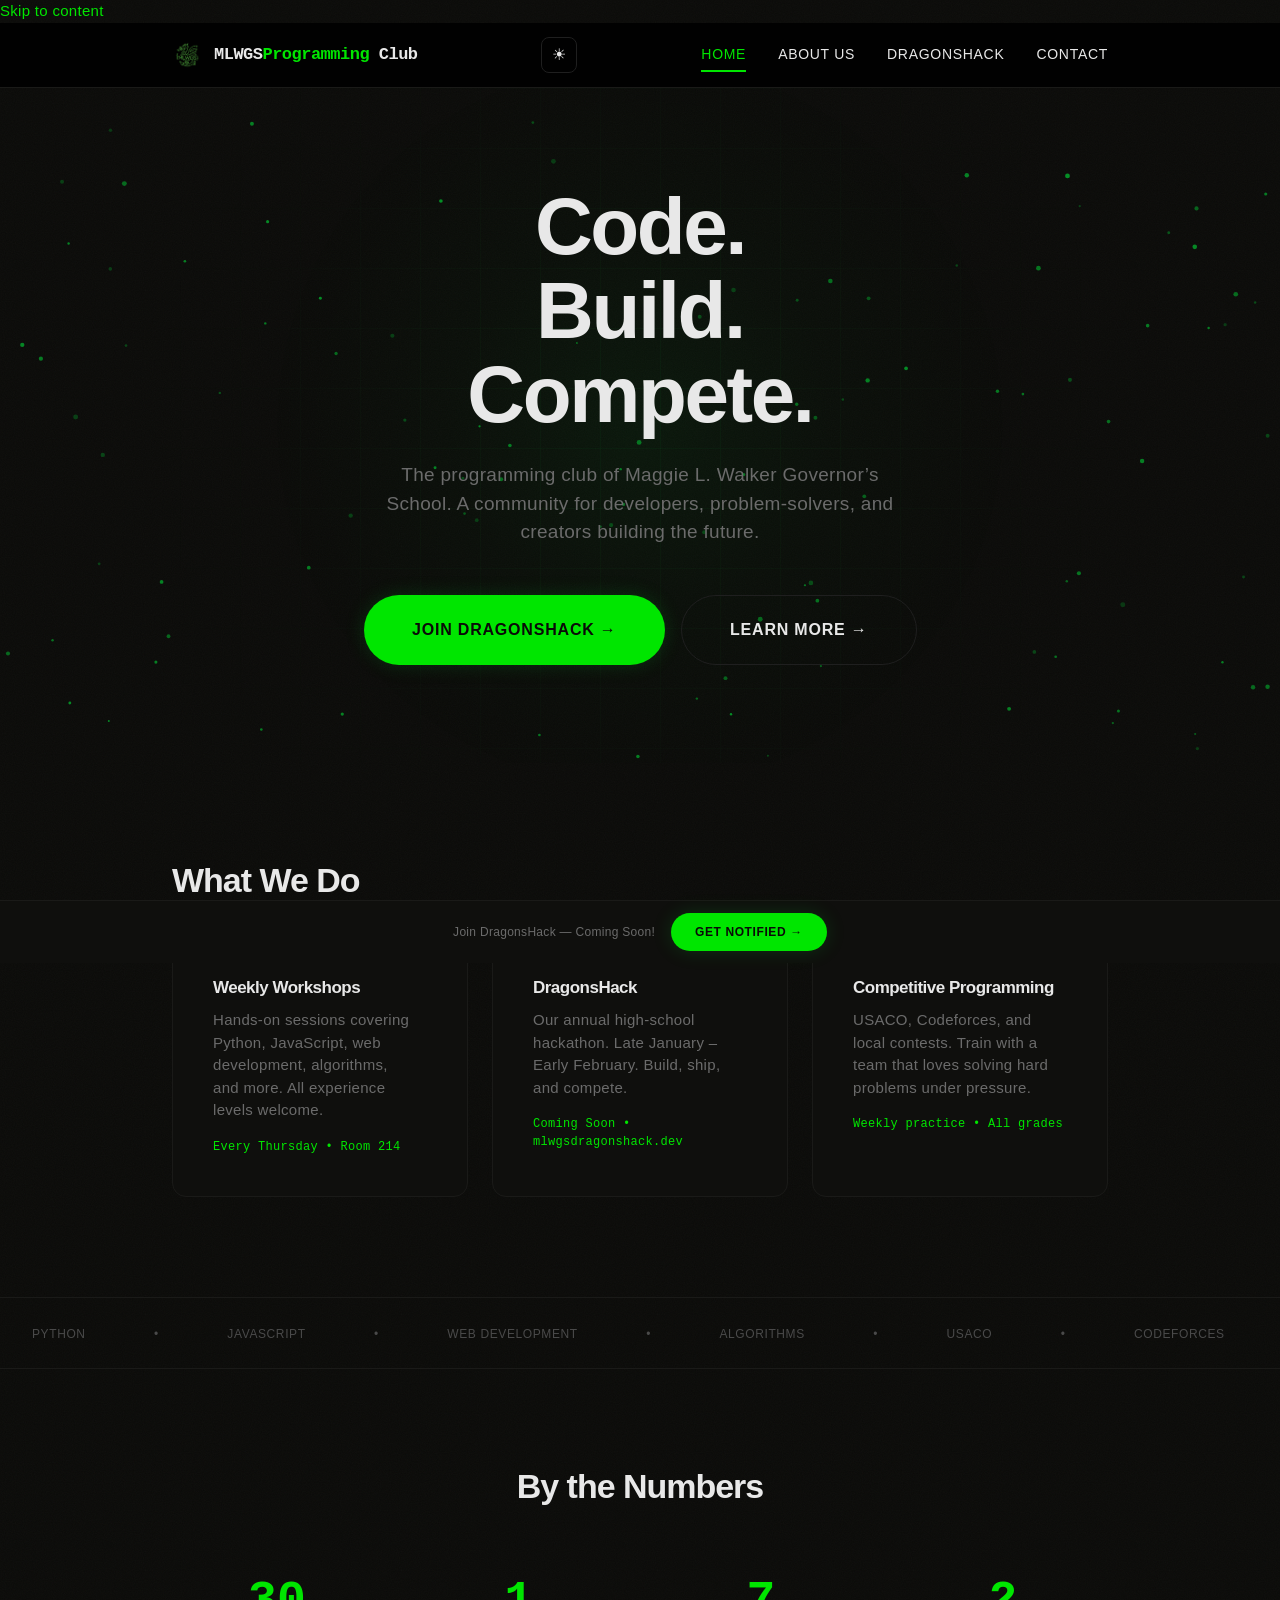
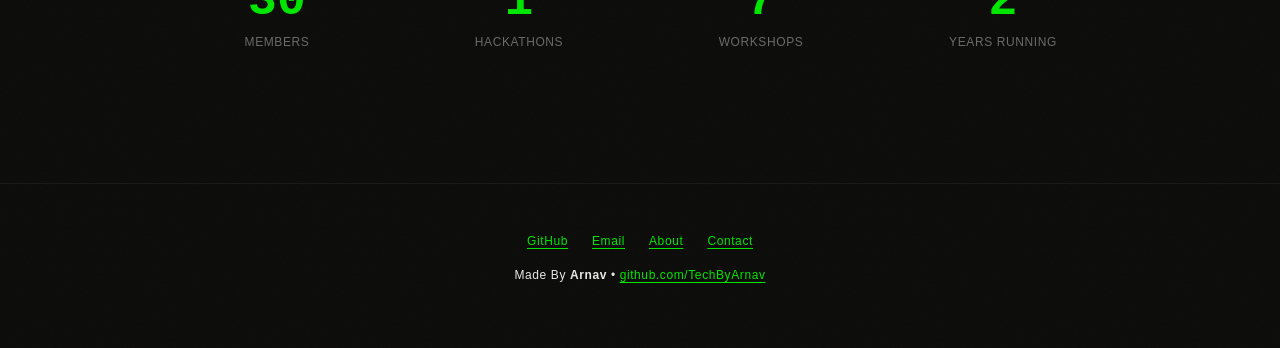
==== index.html @ b12c30e7 "Micro Animations" ====
<!DOCTYPE html>
<html lang="en">
<head>
  <meta charset="UTF-8" />
  <meta name="viewport" content="width=device-width, initial-scale=1.0" />
  <title>MLWGS Programming Club | Code. Build. Compete.</title>
  <meta name="description" content="The official programming club of Maggie L. Walker Governor's School. Learn, build, and compete at DragonsHack — our annual hackathon." />
  <meta name="theme-color" content="#000000" />
  <meta name="author" content="Arnav Shukla" />

  <!-- Open Graph -->
  <meta property="og:title" content="MLWGS Programming Club | Code. Build. Compete." />
  <meta property="og:description" content="The official programming club of Maggie L. Walker Governor's School. Learn, build, and compete at DragonsHack." />
  <meta property="og:type" content="website" />
  <meta property="og:url" content="https://techbyarnav.github.io/mlwgs-programming-club/" />
  <meta property="og:image" content="https://techbyarnav.github.io/mlwgs-programming-club/assets/logo.png" />

  <!-- Twitter Card -->
  <meta name="twitter:card" content="summary" />
  <meta name="twitter:title" content="MLWGS Programming Club | Code. Build. Compete." />
  <meta name="twitter:description" content="The official programming club of Maggie L. Walker Governor's School." />
  <meta name="twitter:image" content="https://techbyarnav.github.io/mlwgs-programming-club/assets/logo.png" />

  <!-- Favicon -->
  <link rel="icon" href="assets/logo.png" />
  <link rel="apple-touch-icon" href="assets/logo.png" />

  <!-- Preconnect -->
  <link rel="preconnect" href="https://fonts.googleapis.com" />
  <link rel="preconnect" href="https://fonts.gstatic.com" crossorigin />

  <!-- Stylesheet -->
  <link rel="stylesheet" href="css/style.css?v=12" />

  <!-- Structured Data -->
  <script type="application/ld+json">
  {
    "@context": "https://schema.org",
    "@type": "Organization",
    "name": "MLWGS Programming Club",
    "description": "The official programming club of Maggie L. Walker Governor's School",
    "url": "https://techbyarnav.github.io/mlwgs-programming-club/",
    "logo": "https://techbyarnav.github.io/mlwgs-programming-club/assets/logo.png",
    "sameAs": ["https://github.com/TechByArnav"],
    "contactPoint": {
      "@type": "ContactPoint",
      "email": "arnav.shukla2607@gmail.com",
      "contactType": "general"
    }
  }
  </script>
</head>
<body>
  <!-- Loading Screen -->
  <div class="loading-screen">
    <img src="assets/logo.png" alt="MLWGS" class="loading-logo" />
    <div class="loading-bar"></div>
  </div>

  <!-- Skip to Content -->
  <a href="#main" class="skip-link">Skip to content</a>

  <!-- Scroll Progress -->
  <div class="scroll-progress" id="scrollProgress"></div>

  <header class="header">
    <div class="nav-wrap">
      <a href="index.html" class="logo" aria-label="MLWGS Programming Club home">
        <img src="assets/logo.png" alt="MLWGS dragon logo" loading="lazy" />
        <span class="name">MLWGS<span class="green">Programming</span> Club</span>
      </a>
      <div style="display: flex; align-items: center; gap: var(--s-12);">
        <button class="theme-toggle" aria-label="Toggle light/dark mode" id="themeToggle">☀</button>
        <button class="menu-toggle" aria-label="Toggle navigation menu" aria-expanded="false">
          <span></span><span></span><span></span>
        </button>
      </div>
      <nav class="nav-links-wrapper">
        <ul class="nav-links">
          <li><a href="index.html" class="active">Home</a></li>
          <li><a href="about.html">About Us</a></li>
          <li><a href="dragonshack.html">DragonsHack</a></li>
          <li><a href="contact.html">Contact</a></li>
        </ul>
      </nav>
    </div>
  </header>

  <main id="main">
    <section class="hero">
      <div class="hero-bg">
        <div class="hero-grid"></div>
        <div class="hero-glow"></div>
        <div class="hero-particles">
          <span></span><span></span><span></span><span></span><span></span>
          <span></span><span></span><span></span><span></span><span></span>
        </div>
      </div>
      <div class="hero-content">
        <h1>Code.<br>Build.<br>Compete.</h1>
        <p>The programming club of Maggie L. Walker Governor&rsquo;s School. A community for developers, problem-solvers, and creators building the future.</p>
        <div class="hero-actions">
          <a href="dragonshack.html" class="btn btn-primary">Join DragonsHack &rarr;</a>
          <a href="about.html" class="btn btn-outline">Learn More &rarr;</a>
        </div>
      </div>
      <div class="scroll-indicator">
        <span>Scroll</span>
        <div class="arrow"></div>
      </div>
    </section>

    <section class="section">
      <div class="container">
        <h2 class="reveal" style="margin-bottom: var(--s-40);">What We Do</h2>
        <div style="display: grid; grid-template-columns: repeat(auto-fit, minmax(280px, 1fr)); gap: var(--s-24);">
          <article class="card reveal" tabindex="0">
            <h3>Weekly Workshops</h3>
            <p>Hands-on sessions covering Python, JavaScript, web development, algorithms, and more. All experience levels welcome.</p>
            <p class="meta">Every Thursday &bull; Room 214</p>
          </article>
          <article class="card reveal" tabindex="0">
            <h3>DragonsHack</h3>
            <p>Our annual high-school hackathon. Late January &ndash; Early February. Build, ship, and compete.</p>
            <p class="meta">Coming Soon &bull; mlwgsdragonshack.dev</p>
          </article>
          <article class="card reveal" tabindex="0">
            <h3>Competitive Programming</h3>
            <p>USACO, Codeforces, and local contests. Train with a team that loves solving hard problems under pressure.</p>
            <p class="meta">Weekly practice &bull; All grades</p>
          </article>
        </div>
      </div>
    </section>

    <!-- Marquee -->
    <div class="marquee">
      <div class="marquee-content">
        <span>Python</span>
        <span>•</span>
        <span>JavaScript</span>
        <span>•</span>
        <span>Web Development</span>
        <span>•</span>
        <span>Algorithms</span>
        <span>•</span>
        <span>USACO</span>
        <span>•</span>
        <span>Codeforces</span>
        <span>•</span>
        <span>Hackathons</span>
        <span>•</span>
        <span>Open Source</span>
        <span>•</span>
        <span>Python</span>
        <span>•</span>
        <span>JavaScript</span>
        <span>•</span>
        <span>Web Development</span>
        <span>•</span>
        <span>Algorithms</span>
        <span>•</span>
        <span>USACO</span>
        <span>•</span>
        <span>Codeforces</span>
        <span>•</span>
        <span>Hackathons</span>
        <span>•</span>
        <span>Open Source</span>
        <span>•</span>
      </div>
    </div>

    <!-- Stats Section -->
    <section class="section">
      <div class="container">
        <h2 class="reveal" style="margin-bottom: var(--s-40); text-align: center;">By the Numbers</h2>
        <div class="stats-grid reveal">
          <div class="stat-item">
            <div class="stat-number" data-target="50">0</div>
            <div class="stat-label">Members</div>
          </div>
          <div class="stat-item">
            <div class="stat-number" data-target="3">0</div>
            <div class="stat-label">Hackathons</div>
          </div>
          <div class="stat-item">
            <div class="stat-number" data-target="12">0</div>
            <div class="stat-label">Workshops</div>
          </div>
          <div class="stat-item">
            <div class="stat-number" data-target="4">0</div>
            <div class="stat-label">Years Running</div>
          </div>
        </div>
      </div>
    </section>
  </main>

  <footer>
    <div class="footer-content">
      <div class="footer-links">
        <a href="https://github.com/TechByArnav" target="_blank" rel="noopener noreferrer">GitHub</a>
        <a href="mailto:arnav.shukla2607@gmail.com">Email</a>
        <a href="about.html">About</a>
        <a href="contact.html">Contact</a>
      </div>
      <p>Made By <strong>Arnav</strong> &bull; <a href="https://github.com/TechByArnav" target="_blank" rel="noopener noreferrer">github.com/TechByArnav</a></p>
    </div>
  </footer>

  <!-- Sticky CTA Bar -->
  <div class="sticky-cta" id="stickyCta">
    <p>Join DragonsHack — Coming Soon!</p>
    <a href="dragonshack.html" class="btn btn-primary">Get Notified &rarr;</a>
  </div>

  <!-- Back to Top -->
  <button class="back-to-top" id="backToTop" aria-label="Back to top">&uarr;</button>

  <!-- Spotlight Cursor -->
  <div class="spotlight" id="spotlight"></div>

  <!-- Cursor Trail -->
  <div class="cursor-trail" id="cursorTrail"></div>

  <!-- Command Palette -->
  <div class="command-palette" id="commandPalette">
    <div class="command-palette-backdrop" id="commandPaletteBackdrop"></div>
    <div class="command-palette-content">
      <input type="text" class="command-palette-input" id="commandPaletteInput" placeholder="Search pages, links, actions..." autofocus />
      <div class="command-palette-results" id="commandPaletteResults"></div>
      <div class="command-palette-hint">
        <span><kbd>↑↓</kbd> Navigate</span>
        <span><kbd>Enter</kbd> Select</span>
        <span><kbd>Esc</kbd> Close</span>
      </div>
    </div>
  </div>

  <script src="js/main.js"></script>
</body>
</html>
---- css/style.css ----
/* ==========================================================================
   MLWGS Programming Club — Premium Design System (Final)
   Black canvas + refined green. All motion features. Premium feel.
   ========================================================================== */

:root {
  /* ── Surfaces ── */
  --canvas: #000000;
  --surface: #0a0a0a;
  --surface-elev: #111111;
  --border: #141414;
  --border-soft: #1f1f1f;

  /* ── Text ── */
  --text: #e8e8e8;
  --text-muted: #6b6b6b;
  --text-dim: #4a4a4a;

  /* ── Green (sole accent — refined) ── */
  --green: #00e639;
  --green-dim: #00882a;
  --green-hover: #00ff41;
  --green-glow: rgba(0, 230, 57, 0.15);

  /* ── Typography ── */
  --font-display: 'Switzer', 'TWK Lausanne', -apple-system, BlinkMacSystemFont,
    'Segoe UI', Roboto, Helvetica, Arial, sans-serif;
  --font-ui: 'Inter', -apple-system, BlinkMacSystemFont, 'Segoe UI', Roboto,
    Helvetica, Arial, sans-serif;
  --font-mono: 'Commit Mono', 'IBM Plex Mono', 'SF Mono',
    'Courier New', Courier, monospace;

  --fw-reg: 400;
  --fw-med: 500;
  --fw-bold: 700;

  /* ── Type Scale ── */
  --t-cs: 11px;
  --t-c: 12px;
  --t-b: 15px;
  --t-sm: 17px;
  --t-h: 22px;
  --t-hl: 34px;
  --t-d: clamp(56px, 8vw, 80px);

  --ls-tight: -0.03em;
  --ls-normal: 0em;
  --ls-wide: 0.05em;

  /* ── Spacing (8px base) ── */
  --s-4: 4px;
  --s-8: 8px;
  --s-12: 12px;
  --s-16: 16px;
  --s-20: 20px;
  --s-24: 24px;
  --s-32: 32px;
  --s-40: 40px;
  --s-48: 48px;
  --s-56: 56px;
  --s-64: 64px;
  --s-80: 80px;
  --s-96: 96px;
  --s-128: 128px;

  /* ── Radius ── */
  --r-sm: 8px;
  --r-md: 14px;
  --r-lg: 20px;
  --r-pill: 9999px;

  /* ── Motion ── */
  --m-fast: 200ms cubic-bezier(0.16, 1, 0.3, 1);
  --m-base: 400ms cubic-bezier(0.16, 1, 0.3, 1);
  --m-slow: 700ms cubic-bezier(0.16, 1, 0.3, 1);
  --m-spring: cubic-bezier(0.34, 1.56, 0.64, 1);

  /* ── Layout ── */
  --max-w: 1000px;
  --section-gap: 100px;
}

/* ── Light Mode ── */
body.light {
  --canvas: #f5f5f5;
  --surface: #ffffff;
  --surface-elev: #f0f0f0;
  --border: #e0e0e0;
  --border-soft: #d0d0d0;
  --text: #1a1a1a;
  --text-muted: #555555;
  --text-dim: #888888;
  --green: #00882a;
  --green-dim: #006620;
  --green-hover: #00aa33;
  --green-glow: rgba(0, 136, 42, 0.15);
}

/* ─────────────────────────────────────────────────────────────────────────
   Reset
   ───────────────────────────────────────────────────────────────────────── */
*,
*::before,
*::after {
  box-sizing: border-box;
  margin: 0;
  padding: 0;
}

html {
  scroll-behavior: smooth;
  min-height: 100dvh;
}

body {
  background: var(--canvas);
  color: var(--text);
  font-family: var(--font-ui);
  font-size: var(--t-b);
  line-height: 1.5;
  font-weight: var(--fw-reg);
  letter-spacing: 0.02em;
  -webkit-font-smoothing: antialiased;
  min-height: 100dvh;
  display: flex;
  flex-direction: column;
  transition: background-color var(--m-base), color var(--m-base);
  /* Noise texture overlay */
  background-image: url("data:image/svg+xml,%3Csvg viewBox='0 0 256 256' xmlns='http://www.w3.org/2000/svg'%3E%3Cfilter id='noise'%3E%3CfeTurbulence type='fractalNoise' baseFrequency='0.9' numOctaves='4' stitchTiles='stitch'/%3E%3C/filter%3E%3Crect width='100%25' height='100%25' filter='url(%23noise)' opacity='0.03'/%3E%3C/svg%3E");
  background-repeat: repeat;
  background-size: 256px 256px;
}

h1, h2, h3, h4 {
  font-family: var(--font-display);
  font-weight: var(--fw-bold);
  letter-spacing: var(--ls-tight);
  color: var(--text);
  line-height: 1.05;
  margin: 0 0 var(--s-16) 0;
}

h1 { font-size: var(--t-d); }
h2 { font-size: var(--t-hl); }
h3 { font-size: var(--t-h); }
h4 { font-size: var(--t-sm); }

p {
  margin: 0 0 var(--s-16) 0;
  color: var(--text);
}

a {
  color: var(--green);
  text-decoration: none;
  transition: color var(--m-fast);
}

a:hover {
  color: var(--green-hover);
}

/* ─────────────────────────────────────────────────────────────────────────
   Text Selection Styling
   ───────────────────────────────────────────────────────────────────────── */
::selection {
  background: var(--green);
  color: var(--canvas);
}

::-moz-selection {
  background: var(--green);
  color: var(--canvas);
}

/* ─────────────────────────────────────────────────────────────────────────
   Typography Enhancements
   ───────────────────────────────────────────────────────────────────────── */
h1, h2, h3, h4 {
  text-wrap: balance;
}

p {
  text-wrap: pretty;
  hanging-punctuation: first last;
}

/* Tabular nums for numbers */
.stat-number, .meta, .date-badge {
  font-variant-numeric: tabular-nums;
}

/* Optical sizing */
body {
  font-optical-sizing: auto;
}

/* ─────────────────────────────────────────────────────────────────────────
   Glow Border Animation on Cards
   ───────────────────────────────────────────────────────────────────────── */
.card-glow {
  position: relative;
  overflow: hidden;
}

.card-glow::after {
  content: '';
  position: absolute;
  inset: -1px;
  border-radius: inherit;
  background: conic-gradient(
    from 0deg,
    transparent 0%,
    var(--green) 10%,
    transparent 20%
  );
  opacity: 0;
  transition: opacity var(--m-base);
  z-index: -1;
  animation: glowRotate 3s linear infinite;
}

.card-glow:hover::after {
  opacity: 0.6;
}

@keyframes glowRotate {
  0% { transform: rotate(0deg); }
  100% { transform: rotate(360deg); }
}

/* ─────────────────────────────────────────────────────────────────────────
   Glassmorphism Card Variant
   ───────────────────────────────────────────────────────────────────────── */
.card-glass {
  background: rgba(10, 10, 10, 0.6);
  backdrop-filter: blur(12px);
  -webkit-backdrop-filter: blur(12px);
  border: 1px solid rgba(0, 230, 57, 0.1);
}

body.light .card-glass {
  background: rgba(255, 255, 255, 0.6);
  border: 1px solid rgba(0, 136, 42, 0.1);
}

/* ─────────────────────────────────────────────────────────────────────────
   Tilt Effect on Cards (3D perspective)
   ───────────────────────────────────────────────────────────────────────── */
.card-tilt {
  transform-style: preserve-3d;
  perspective: 1000px;
}

.card-tilt:hover {
  transform: translateY(-4px) rotateX(var(--tilt-x, 0deg)) rotateY(var(--tilt-y, 0deg));
}

/* ─────────────────────────────────────────────────────────────────────────
   Ripple Effect on Buttons
   ───────────────────────────────────────────────────────────────────────── */
.btn {
  position: relative;
  overflow: hidden;
}

.btn .ripple {
  position: absolute;
  border-radius: 50%;
  background: rgba(255, 255, 255, 0.3);
  transform: scale(0);
  animation: rippleAnim 600ms ease-out;
  pointer-events: none;
}

@keyframes rippleAnim {
  to {
    transform: scale(4);
    opacity: 0;
  }
}

/* ─────────────────────────────────────────────────────────────────────────
   Button Press Animation
   ───────────────────────────────────────────────────────────────────────── */
.btn:active {
  transform: scale(0.97);
}

/* ─────────────────────────────────────────────────────────────────────────
   Nav Link Hover Lift + Underline Animation
   ───────────────────────────────────────────────────────────────────────── */
.nav-links a {
  transform: translateY(0);
  transition: color var(--m-fast), transform var(--m-fast);
}

.nav-links a:hover {
  color: var(--green);
  transform: translateY(-2px);
}

.nav-links a::after {
  content: '';
  position: absolute;
  bottom: -2px;
  left: 0;
  width: 0;
  height: 2px;
  background: var(--green);
  transition: width var(--m-base) var(--m-spring);
}

.nav-links a:hover::after,
.nav-links a.active::after {
  width: 100%;
}

/* ─────────────────────────────────────────────────────────────────────────
   Focus Ring Animation
   ───────────────────────────────────────────────────────────────────────── */
*:focus-visible {
  outline: 2px solid var(--green);
  outline-offset: 2px;
  animation: focusRing 300ms var(--m-spring);
}

@keyframes focusRing {
  from { outline-offset: 8px; opacity: 0; }
  to { outline-offset: 2px; opacity: 1; }
}

/* ─────────────────────────────────────────────────────────────────────────
   Stats Section
   ───────────────────────────────────────────────────────────────────────── */
.stats-grid {
  display: grid;
  grid-template-columns: repeat(auto-fit, minmax(180px, 1fr));
  gap: var(--s-32);
  text-align: center;
}

.stat-item {
  padding: var(--s-32);
}

.stat-number {
  font-size: 48px;
  font-weight: var(--fw-bold);
  color: var(--green);
  font-family: var(--font-mono);
  line-height: 1;
  margin-bottom: var(--s-8);
}

.stat-label {
  font-size: var(--t-c);
  color: var(--text-muted);
  text-transform: uppercase;
  letter-spacing: var(--ls-wide);
}

/* ─────────────────────────────────────────────────────────────────────────
   Accordion FAQ
   ───────────────────────────────────────────────────────────────────────── */
.faq-item {
  border-bottom: 1px solid var(--border);
  padding: var(--s-24) 0;
}

.faq-question {
  display: flex;
  justify-content: space-between;
  align-items: center;
  cursor: pointer;
  font-weight: var(--fw-med);
  color: var(--text);
  font-size: var(--t-sm);
  transition: color var(--m-fast);
}

.faq-question:hover {
  color: var(--green);
}

.faq-question .icon {
  transition: transform var(--m-base) var(--m-spring);
  color: var(--green);
}

.faq-item.open .faq-question .icon {
  transform: rotate(45deg);
}

.faq-answer {
  max-height: 0;
  overflow: hidden;
  transition: max-height var(--m-base) var(--m-spring), padding var(--m-base);
  color: var(--text-muted);
  font-size: var(--t-b);
  line-height: 1.6;
}

.faq-item.open .faq-answer {
  max-height: 300px;
  padding-top: var(--s-16);
}

/* ─────────────────────────────────────────────────────────────────────────
   Infinite Marquee
   ───────────────────────────────────────────────────────────────────────── */
.marquee {
  overflow: hidden;
  white-space: nowrap;
  padding: var(--s-24) 0;
  border-top: 1px solid var(--border);
  border-bottom: 1px solid var(--border);
}

.marquee-content {
  display: inline-block;
  animation: marqueeScroll 30s linear infinite;
}

.marquee-content span {
  display: inline-block;
  padding: 0 var(--s-32);
  color: var(--text-dim);
  font-size: var(--t-c);
  text-transform: uppercase;
  letter-spacing: var(--ls-wide);
}

@keyframes marqueeScroll {
  0% { transform: translateX(0); }
  100% { transform: translateX(-50%); }
}

/* ─────────────────────────────────────────────────────────────────────────
   Loading Screen
   ───────────────────────────────────────────────────────────────────────── */
.loading-screen {
  position: fixed;
  inset: 0;
  background: var(--canvas);
  z-index: 9999;
  display: flex;
  align-items: center;
  justify-content: center;
  flex-direction: column;
  gap: var(--s-24);
  transition: opacity var(--m-slow), visibility var(--m-slow);
}

.loading-screen.hidden {
  opacity: 0;
  visibility: hidden;
}

.loading-logo {
  width: 60px;
  height: 60px;
  animation: loadingPulse 1.5s ease-in-out infinite;
}

@keyframes loadingPulse {
  0%, 100% { transform: scale(1); opacity: 0.6; }
  50% { transform: scale(1.1); opacity: 1; }
}

.loading-bar {
  width: 120px;
  height: 2px;
  background: var(--border);
  border-radius: 1px;
  overflow: hidden;
}

.loading-bar::after {
  content: '';
  display: block;
  width: 40%;
  height: 100%;
  background: var(--green);
  animation: loadingSlide 1.5s ease-in-out infinite;
}

@keyframes loadingSlide {
  0% { transform: translateX(-100%); }
  100% { transform: translateX(350%); }
}

/* ─────────────────────────────────────────────────────────────────────────
   Sticky CTA Bar
   ───────────────────────────────────────────────────────────────────────── */
.sticky-cta {
  position: fixed;
  bottom: 0;
  left: 0;
  right: 0;
  background: var(--surface);
  border-top: 1px solid var(--border);
  padding: var(--s-12) var(--s-32);
  display: flex;
  align-items: center;
  justify-content: center;
  gap: var(--s-16);
  z-index: 400;
  transform: translateY(100%);
  transition: transform var(--m-base) var(--m-spring);
  backdrop-filter: blur(20px);
  -webkit-backdrop-filter: blur(20px);
}

.sticky-cta.visible {
  transform: translateY(0);
}

.sticky-cta p {
  margin: 0;
  font-size: var(--t-c);
  color: var(--text-muted);
}

.sticky-cta .btn {
  padding: 10px 24px;
  font-size: 12px;
  min-width: auto;
}

/* ─────────────────────────────────────────────────────────────────────────
   Clip-Path Section Transitions
   ───────────────────────────────────────────────────────────────────────── */
.section-diagonal {
  clip-path: polygon(0 0, 100% 0, 100% 95%, 0 100%);
  padding-bottom: calc(var(--section-gap) + 40px);
}

/* ─────────────────────────────────────────────────────────────────────────
   Gradient Mesh Background
   ───────────────────────────────────────────────────────────────────────── */
.gradient-mesh {
  position: absolute;
  inset: 0;
  z-index: 0;
  pointer-events: none;
  overflow: hidden;
}

.gradient-mesh::before {
  content: '';
  position: absolute;
  width: 600px;
  height: 600px;
  background: radial-gradient(circle, rgba(0, 230, 57, 0.08) 0%, transparent 60%);
  top: 20%;
  left: 10%;
  animation: meshMove1 15s ease-in-out infinite;
}

.gradient-mesh::after {
  content: '';
  position: absolute;
  width: 500px;
  height: 500px;
  background: radial-gradient(circle, rgba(0, 230, 57, 0.05) 0%, transparent 60%);
  bottom: 10%;
  right: 15%;
  animation: meshMove2 20s ease-in-out infinite;
}

@keyframes meshMove1 {
  0%, 100% { transform: translate(0, 0) scale(1); }
  33% { transform: translate(100px, -50px) scale(1.1); }
  66% { transform: translate(-50px, 80px) scale(0.9); }
}

@keyframes meshMove2 {
  0%, 100% { transform: translate(0, 0) scale(1); }
  33% { transform: translate(-80px, 60px) scale(1.05); }
  66% { transform: translate(60px, -40px) scale(0.95); }
}

/* ─────────────────────────────────────────────────────────────────────────
   Hero Text Gradient
   ───────────────────────────────────────────────────────────────────────── */
.hero h1 span.gradient-text {
  background: linear-gradient(135deg, var(--text) 0%, var(--green) 100%);
  -webkit-background-clip: text;
  -webkit-text-fill-color: transparent;
  background-clip: text;
}

/* ─────────────────────────────────────────────────────────────────────────
   Dark Mode Color Temperature (warm black)
   ───────────────────────────────────────────────────────────────────────── */
body:not(.light) {
  --canvas: #0a0a08;
  --surface: #0f0f0d;
  --border: #1a1a18;
}

/* ─────────────────────────────────────────────────────────────────────────
   Responsive
   ───────────────────────────────────────────────────────────────────────── */
@media (max-width: 768px) {
  .nav-links-wrapper ul.nav-links {
    display: none;
    position: absolute;
    top: 64px;
    left: 0;
    right: 0;
    background: var(--surface);
    flex-direction: column;
    padding: var(--s-32);
    gap: var(--s-24);
    border-bottom: 1px solid var(--border);
  }

  .nav-links-wrapper ul.nav-links.open {
    display: flex;
    animation: slideDown 300ms var(--m-spring) forwards;
  }

  @keyframes slideDown {
    from { opacity: 0; transform: translateY(-10px); }
    to { opacity: 1; transform: translateY(0); }
  }

  .menu-toggle {
    display: flex;
  }

  .theme-toggle {
    width: 32px;
    height: 32px;
  }

  .contact-grid {
    grid-template-columns: 1fr;
  }

  .hero {
    min-height: 70dvh;
    padding: var(--s-64) var(--s-24);
  }

  .hero h1 {
    font-size: clamp(42px, 10vw, 56px);
  }

  .container {
    padding: 0 var(--s-24);
  }

  .nav-wrap {
    padding: 0 var(--s-24);
  }

  .coming-soon {
    padding: var(--s-96) var(--s-24);
  }

  .coming-soon h2 {
    font-size: clamp(42px, 10vw, 56px);
  }

  .btn {
    width: 100%;
    max-width: 320px;
  }

  .back-to-top {
    bottom: var(--s-16);
    right: var(--s-16);
  }

  .pillars-grid {
    grid-template-columns: repeat(2, 1fr) !important;
  }

  .stats-grid {
    grid-template-columns: repeat(2, 1fr);
  }

  .sticky-cta {
    flex-direction: column;
    gap: var(--s-8);
    text-align: center;
  }
}

@media (max-width: 480px) {
  .hero h1 {
    font-size: clamp(36px, 12vw, 42px);
  }
  .coming-soon h2 {
    font-size: clamp(36px, 12vw, 42px);
  }
  .error-code {
    font-size: 80px;
  }
  .pillars-grid {
    grid-template-columns: 1fr !important;
  }
  .stats-grid {
    grid-template-columns: 1fr;
  }
}

/* ─────────────────────────────────────────────────────────────────────────
   Print Styles
   ───────────────────────────────────────────────────────────────────────── */
@media print {
  .header, footer, .back-to-top, .scroll-progress, .hero-bg, .hero-particle-canvas,
  .spotlight, .cursor-trail, .command-palette, .sticky-cta, .loading-screen {
    display: none !important;
  }
  body {
    background: white;
    color: black;
  }
  .hero {
    min-height: auto;
    padding: 2rem 0;
  }
  .card {
    border: 1px solid #ccc;
    break-inside: avoid;
  }
}

/* ─────────────────────────────────────────────────────────────────────────
   Reduced Motion
   ───────────────────────────────────────────────────────────────────────── */
@media (prefers-reduced-motion: reduce) {
  *,
  *::before,
  *::after {
    animation-duration: 0.01ms !important;
    animation-iteration-count: 1 !important;
    transition-duration: 0.01ms !important;
    scroll-behavior: auto !important;
  }
  .hero-particle-canvas,
  .hero-particles,
  .spotlight,
  .cursor-trail {
    display: none !important;
  }
}
  position: absolute;
  top: -100%;
  left: var(--s-16);
  background: var(--green);
  color: var(--canvas);
  padding: var(--s-8) var(--s-16);
  border-radius: var(--r-sm);
  font-weight: var(--fw-bold);
  z-index: 1000;
  transition: top var(--m-fast);
}

.skip-link:focus {
  top: var(--s-8);
}

/* ─────────────────────────────────────────────────────────────────────────
   Layout
   ───────────────────────────────────────────────────────────────────────── */
.container {
  max-width: var(--max-w);
  margin: 0 auto;
  padding: 0 var(--s-32);
  width: 100%;
}

.section {
  padding: var(--section-gap) 0;
  position: relative;
}

.section + .section {
  border-top: 1px solid var(--border);
}

/* ─────────────────────────────────────────────────────────────────────────
   Header / Nav
   ───────────────────────────────────────────────────────────────────────── */
.header {
  position: sticky;
  top: 0;
  z-index: 500;
  border-bottom: 1px solid var(--border);
  background: rgba(0, 0, 0, 0.9);
  backdrop-filter: blur(20px);
  -webkit-backdrop-filter: blur(20px);
  transition: background-color var(--m-base);
}

body.light .header {
  background: rgba(245, 245, 245, 0.9);
}

.nav-wrap {
  display: flex;
  align-items: center;
  justify-content: space-between;
  height: 64px;
  max-width: var(--max-w);
  margin: 0 auto;
  padding: 0 var(--s-32);
  width: 100%;
}

.logo {
  display: flex;
  align-items: center;
  gap: var(--s-12);
  text-decoration: none;
  font-family: var(--font-mono);
  font-size: 17px;
  font-weight: var(--fw-bold);
  color: var(--text);
  letter-spacing: var(--ls-tight);
  flex-shrink: 0;
  transition: transform var(--m-fast) var(--m-spring);
}

.logo:hover {
  transform: scale(1.05);
}

.logo img {
  width: 30px;
  height: 30px;
  display: block;
  transition: transform var(--m-fast) var(--m-spring);
}

.logo:hover img {
  transform: rotate(10deg) scale(1.1);
}

.logo .name { color: var(--text); }
.logo .name span.green { color: var(--green); }

.nav-links-wrapper {
  display: flex;
  align-items: center;
  gap: var(--s-16);
}

.nav-links {
  display: flex;
  flex-direction: row;
  align-items: center;
  gap: var(--s-32);
  list-style: none;
  margin: 0;
  padding: 0;
}

.nav-links li {
  list-style: none;
  margin: 0;
  padding: 0;
}

.nav-links a {
  color: var(--text);
  font-size: 14px;
  font-weight: var(--fw-med);
  letter-spacing: var(--ls-wide);
  text-transform: uppercase;
  padding: var(--s-8) 0;
  position: relative;
  transition: color var(--m-fast);
  white-space: nowrap;
}

.nav-links a:hover {
  color: var(--green);
}

.nav-links a.active {
  color: var(--green);
}

.nav-links a.active::after {
  content: '';
  position: absolute;
  bottom: -2px;
  left: 0;
  width: 100%;
  height: 2px;
  background: var(--green);
}

.theme-toggle {
  background: none;
  border: 1px solid var(--border-soft);
  color: var(--text);
  width: 36px;
  height: 36px;
  border-radius: var(--r-sm);
  cursor: pointer;
  display: flex;
  align-items: center;
  justify-content: center;
  font-size: 16px;
  transition: all var(--m-fast);
  flex-shrink: 0;
}

.theme-toggle:hover {
  border-color: var(--green);
  color: var(--green);
  transform: rotate(20deg);
}

.menu-toggle {
  display: none;
  flex-direction: column;
  gap: 4px;
  background: none;
  border: none;
  cursor: pointer;
  padding: var(--s-8);
  z-index: 600;
}

.menu-toggle span {
  display: block;
  width: 22px;
  height: 2px;
  background: var(--text);
  border-radius: 2px;
  transition: transform var(--m-fast), opacity var(--m-fast);
}

/* ─────────────────────────────────────────────────────────────────────────
   Spotlight Cursor Effect
   ───────────────────────────────────────────────────────────────────────── */
.spotlight {
  position: fixed;
  width: 400px;
  height: 400px;
  border-radius: 50%;
  background: radial-gradient(circle, rgba(0, 230, 57, 0.06) 0%, transparent 70%);
  pointer-events: none;
  z-index: 1;
  transform: translate(-50%, -50%);
  transition: opacity var(--m-base);
  opacity: 0;
  mix-blend-mode: screen;
}

.spotlight.active {
  opacity: 1;
}

/* ─────────────────────────────────────────────────────────────────────────
   Cursor Trail
   ───────────────────────────────────────────────────────────────────────── */
.cursor-trail {
  position: fixed;
  width: 6px;
  height: 6px;
  border-radius: 50%;
  background: var(--green);
  pointer-events: none;
  z-index: 9999;
  opacity: 0;
  transition: opacity 300ms ease;
  box-shadow: 0 0 8px var(--green);
}

.cursor-trail.active {
  opacity: 0.6;
}

/* ─────────────────────────────────────────────────────────────────────────
   Command Palette
   ───────────────────────────────────────────────────────────────────────── */
.command-palette {
  position: fixed;
  inset: 0;
  z-index: 1000;
  display: flex;
  align-items: flex-start;
  justify-content: center;
  padding-top: 15vh;
  opacity: 0;
  pointer-events: none;
  transition: opacity var(--m-fast);
}

.command-palette.open {
  opacity: 1;
  pointer-events: all;
}

.command-palette-backdrop {
  position: absolute;
  inset: 0;
  background: rgba(0, 0, 0, 0.8);
  backdrop-filter: blur(8px);
  -webkit-backdrop-filter: blur(8px);
}

.command-palette-content {
  position: relative;
  width: 90%;
  max-width: 560px;
  background: var(--surface);
  border: 1px solid var(--border-soft);
  border-radius: var(--r-lg);
  overflow: hidden;
  box-shadow: 0 24px 80px rgba(0, 0, 0, 0.6);
  transform: translateY(-20px) scale(0.98);
  transition: transform var(--m-base) var(--m-spring);
}

.command-palette.open .command-palette-content {
  transform: translateY(0) scale(1);
}

.command-palette-input {
  width: 100%;
  padding: var(--s-16) var(--s-20);
  background: var(--surface-elev);
  border: none;
  border-bottom: 1px solid var(--border);
  color: var(--text);
  font-family: var(--font-ui);
  font-size: 16px;
  outline: none;
}

.command-palette-input::placeholder {
  color: var(--text-dim);
}

.command-palette-results {
  max-height: 320px;
  overflow-y: auto;
  padding: var(--s-8) 0;
}

.command-palette-item {
  display: flex;
  align-items: center;
  gap: var(--s-12);
  padding: var(--s-12) var(--s-20);
  cursor: pointer;
  transition: background var(--m-fast);
  color: var(--text);
  font-size: 14px;
}

.command-palette-item:hover,
.command-palette-item.selected {
  background: var(--surface-elev);
  color: var(--green);
}

.command-palette-item .icon {
  font-size: 16px;
  width: 24px;
  text-align: center;
}

.command-palette-hint {
  padding: var(--s-8) var(--s-20);
  border-top: 1px solid var(--border);
  font-size: 11px;
  color: var(--text-dim);
  display: flex;
  gap: var(--s-16);
}

.command-palette-hint kbd {
  background: var(--surface-elev);
  border: 1px solid var(--border-soft);
  border-radius: 4px;
  padding: 2px 6px;
  font-family: var(--font-mono);
  font-size: 10px;
}

/* ─────────────────────────────────────────────────────────────────────────
   Hero
   ───────────────────────────────────────────────────────────────────────── */
.hero {
  min-height: 75dvh;
  display: flex;
  align-items: center;
  justify-content: center;
  text-align: center;
  padding: var(--s-96) var(--s-32);
  position: relative;
  overflow: visible;
}

.hero-bg {
  position: absolute;
  inset: 0;
  z-index: 0;
  pointer-events: none;
  overflow: hidden;
}

.hero-glow {
  position: absolute;
  top: 50%;
  left: 50%;
  width: 900px;
  height: 900px;
  background: radial-gradient(circle, rgba(0, 230, 57, 0.06) 0%, rgba(0, 230, 57, 0.02) 30%, transparent 60%);
  transform: translate(-50%, -50%);
  animation: glowPulse 4s ease-in-out infinite;
  mix-blend-mode: screen;
}

@keyframes glowPulse {
  0%, 100% { opacity: 0.6; transform: translate(-50%, -50%) scale(1); }
  50% { opacity: 1; transform: translate(-50%, -50%) scale(1.15); }
}

.hero-grid {
  position: absolute;
  inset: 0;
  background-image: 
    linear-gradient(rgba(0, 230, 57, 0.04) 1px, transparent 1px),
    linear-gradient(90deg, rgba(0, 230, 57, 0.04) 1px, transparent 1px);
  background-size: 60px 60px;
  mask-image: radial-gradient(circle at center, black 0%, transparent 70%);
  -webkit-mask-image: radial-gradient(circle at center, black 0%, transparent 70%);
  animation: gridShift 20s linear infinite;
}

@keyframes gridShift {
  0% { background-position: 0 0; }
  100% { background-position: 60px 60px; }
}

.hero-particles {
  position: absolute;
  inset: 0;
  z-index: 0;
  pointer-events: none;
}

.hero-particles span {
  position: absolute;
  width: 2px;
  height: 2px;
  background: var(--green);
  border-radius: 50%;
  opacity: 0;
  animation: particleFloat 6s ease-in-out infinite;
  box-shadow: 0 0 6px var(--green);
}

.hero-particles span:nth-child(1) { left: 10%; top: 20%; animation-delay: 0s; animation-duration: 5s; }
.hero-particles span:nth-child(2) { left: 25%; top: 60%; animation-delay: 1s; animation-duration: 7s; }
.hero-particles span:nth-child(3) { left: 40%; top: 30%; animation-delay: 2s; animation-duration: 6s; }
.hero-particles span:nth-child(4) { left: 55%; top: 70%; animation-delay: 0.5s; animation-duration: 8s; }
.hero-particles span:nth-child(5) { left: 70%; top: 15%; animation-delay: 1.5s; animation-duration: 5.5s; }
.hero-particles span:nth-child(6) { left: 80%; top: 50%; animation-delay: 3s; animation-duration: 6.5s; }
.hero-particles span:nth-child(7) { left: 15%; top: 80%; animation-delay: 2.5s; animation-duration: 7.5s; }
.hero-particles span:nth-child(8) { left: 60%; top: 40%; animation-delay: 0.8s; animation-duration: 5.8s; }
.hero-particles span:nth-child(9) { left: 90%; top: 25%; animation-delay: 3.5s; animation-duration: 6.2s; }
.hero-particles span:nth-child(10) { left: 35%; top: 85%; animation-delay: 1.2s; animation-duration: 7.2s; }

@keyframes particleFloat {
  0% { opacity: 0; transform: translateY(0) scale(0); }
  20% { opacity: 0.8; transform: translateY(-20px) scale(1); }
  80% { opacity: 0.4; transform: translateY(-80px) scale(0.8); }
  100% { opacity: 0; transform: translateY(-100px) scale(0); }
}

.hero-particle-canvas {
  position: absolute;
  inset: 0;
  width: 100%;
  height: 100%;
  pointer-events: none;
  z-index: 0;
}

.hero-content {
  position: relative;
  max-width: 700px;
  z-index: 1;
  opacity: 0;
  animation: heroFade var(--m-slow) forwards;
}

.hero h1 {
  font-size: var(--t-d);
  font-weight: var(--fw-bold);
  margin-bottom: var(--s-24);
  letter-spacing: var(--ls-tight);
  animation: heroText 1000ms var(--m-spring) forwards;
  opacity: 0;
  transform: translateY(24px);
}

.hero p {
  font-size: 19px;
  color: var(--text-muted);
  margin-bottom: var(--s-48);
  max-width: 520px;
  margin-left: auto;
  margin-right: auto;
  animation: heroText 1000ms var(--m-spring) 200ms forwards;
  opacity: 0;
  transform: translateY(24px);
}

.hero-actions {
  display: flex;
  gap: var(--s-16);
  justify-content: center;
  flex-wrap: wrap;
  animation: heroText 1000ms var(--m-spring) 400ms forwards;
  opacity: 0;
  transform: translateY(24px);
}

@keyframes heroFade {
  to { opacity: 1; }
}

@keyframes heroText {
  to {
    opacity: 1;
    transform: translateY(0);
  }
}

.scroll-indicator {
  position: absolute;
  bottom: var(--s-32);
  left: 50%;
  transform: translateX(-50%);
  display: flex;
  flex-direction: column;
  align-items: center;
  gap: var(--s-8);
  color: var(--text-dim);
  font-size: var(--t-cs);
  letter-spacing: var(--ls-wide);
  text-transform: uppercase;
  animation: fadeIn 1s var(--m-slow) 1s forwards;
  opacity: 0;
  z-index: 1;
}

.scroll-indicator .arrow {
  width: 1px;
  height: 24px;
  background: var(--green);
  position: relative;
  animation: scrollBounce 2s ease-in-out infinite;
}

.scroll-indicator .arrow::after {
  content: '';
  position: absolute;
  bottom: 0;
  left: -3px;
  width: 7px;
  height: 7px;
  border-right: 1px solid var(--green);
  border-bottom: 1px solid var(--green);
  transform: rotate(45deg);
}

@keyframes scrollBounce {
  0%, 100% { transform: scaleY(1); opacity: 0.4; }
  50% { transform: scaleY(1.3); opacity: 1; }
}

@keyframes fadeIn {
  to { opacity: 1; }
}

/* ─────────────────────────────────────────────────────────────────────────
   Buttons — LARGE with magnetic effect
   ───────────────────────────────────────────────────────────────────────── */
.btn {
  display: inline-flex;
  align-items: center;
  justify-content: center;
  gap: var(--s-8);
  padding: 22px 48px;
  border-radius: var(--r-pill);
  font-family: var(--font-ui);
  font-size: 16px;
  font-weight: var(--fw-bold);
  letter-spacing: var(--ls-wide);
  text-transform: uppercase;
  text-decoration: none;
  cursor: pointer;
  border: none;
  transition: all var(--m-fast) var(--m-spring);
  white-space: nowrap;
  min-width: 180px;
  will-change: transform;
}

.btn-primary {
  background: var(--green);
  color: var(--canvas);
  box-shadow: 0 0 20px var(--green-glow);
}

.btn-primary:hover {
  background: var(--green-hover);
  color: var(--canvas);
  transform: translateY(-3px);
  box-shadow: 0 0 30px var(--green-glow);
}

.btn-primary:active {
  transform: translateY(0);
}

.btn-outline {
  background: transparent;
  color: var(--text);
  border: 1px solid var(--border-soft);
}

.btn-outline:hover {
  background: var(--surface-elev);
  border-color: var(--text);
  color: var(--text);
  transform: translateY(-3px);
}

/* ─────────────────────────────────────────────────────────────────────────
   Cards
   ───────────────────────────────────────────────────────────────────────── */
.card {
  background: var(--surface);
  border: 1px solid var(--border);
  border-radius: var(--r-md);
  padding: var(--s-40);
  transition: all var(--m-base) var(--m-spring);
  position: relative;
  overflow: hidden;
}

.card::before {
  content: '';
  position: absolute;
  top: 0;
  left: 0;
  right: 0;
  height: 1px;
  background: linear-gradient(90deg, transparent, var(--green-dim), transparent);
  opacity: 0;
  transition: opacity var(--m-base);
}

.card:hover {
  border-color: var(--green-dim);
  transform: translateY(-4px);
  box-shadow: 0 16px 40px rgba(0, 0, 0, 0.5);
}

.card:hover::before {
  opacity: 1;
}

.card:focus-visible {
  outline: 2px solid var(--green);
  outline-offset: 2px;
}

.card h3 {
  font-size: var(--t-sm);
  margin-bottom: var(--s-12);
  color: var(--text);
}

.card p {
  color: var(--text-muted);
  font-size: var(--t-b);
  margin-bottom: var(--s-16);
}

.card .meta {
  font-family: var(--font-mono);
  font-size: var(--t-c);
  color: var(--green);
  margin-bottom: 0;
}

/* ─────────────────────────────────────────────────────────────────────────
   Coming Soon (DragonsHack)
   ───────────────────────────────────────────────────────────────────────── */
.coming-soon {
  text-align: center;
  padding: var(--s-128) var(--s-32);
  position: relative;
}

.coming-soon::before {
  content: '';
  position: absolute;
  top: 50%;
  left: 50%;
  width: 600px;
  height: 600px;
  background: radial-gradient(circle, rgba(0, 230, 57, 0.05) 0%, transparent 60%);
  transform: translate(-50%, -50%);
  pointer-events: none;
}

.coming-soon h2 {
  font-size: var(--t-d);
  font-weight: var(--fw-bold);
  color: var(--green);
  margin-bottom: var(--s-24);
  letter-spacing: var(--ls-tight);
  opacity: 0;
  animation: csFade 1000ms var(--m-spring) forwards;
  transform: translateY(20px);
  position: relative;
  z-index: 1;
}

.coming-soon p {
  font-size: 20px;
  color: var(--text-muted);
  max-width: 560px;
  margin: 0 auto var(--s-56) auto;
  opacity: 0;
  animation: csFade 1000ms var(--m-spring) 200ms forwards;
  transform: translateY(20px);
  position: relative;
  z-index: 1;
}

.date-badge {
  display: inline-flex;
  align-items: center;
  gap: var(--s-12);
  padding: 16px 40px;
  background: var(--surface);
  border: 1px solid var(--green-dim);
  border-radius: var(--r-lg);
  font-family: var(--font-mono);
  font-size: 17px;
  color: var(--green);
  opacity: 0;
  animation: csFade 1000ms var(--m-spring) 400ms forwards;
  transform: translateY(20px);
  position: relative;
  z-index: 1;
}

@keyframes csFade {
  to {
    opacity: 1;
    transform: translateY(0);
  }
}

/* ─────────────────────────────────────────────────────────────────────────
   Contact Form
   ───────────────────────────────────────────────────────────────────────── */
.contact-grid {
  display: grid;
  grid-template-columns: 1fr 1fr;
  gap: var(--s-64);
  align-items: start;
}

.form-group {
  margin-bottom: var(--s-24);
}

.form-group label {
  display: block;
  margin-bottom: var(--s-10);
  font-size: var(--t-cs);
  font-weight: var(--fw-med);
  color: var(--text-dim);
  letter-spacing: var(--ls-wide);
  text-transform: uppercase;
  font-family: var(--font-ui);
}

.form-group input,
.form-group textarea {
  width: 100%;
  padding: 14px 18px;
  background: var(--surface);
  border: 1px solid var(--border);
  border-radius: var(--r-md);
  color: var(--text);
  font-family: var(--font-ui);
  font-size: var(--t-b);
  transition: all var(--m-fast);
}

.form-group input:focus,
.form-group textarea:focus {
  outline: none;
  border-color: var(--green-dim);
  box-shadow: 0 0 0 3px rgba(0, 230, 57, 0.1);
}

.form-group input:valid:not(:placeholder-shown) {
  border-color: var(--green-dim);
}

.form-group input:invalid:not(:placeholder-shown) {
  border-color: #ff4444;
}

.form-group textarea {
  min-height: 150px;
  resize: vertical;
}

.contact-info h3 {
  color: var(--green);
  margin-bottom: var(--s-20);
  font-size: var(--t-sm);
}

.contact-info-card {
  background: var(--surface);
  border: 1px solid var(--border);
  border-radius: var(--r-md);
  padding: var(--s-20);
  margin-bottom: var(--s-16);
  transition: all var(--m-base) var(--m-spring);
  display: flex;
  align-items: center;
}

.contact-info-card:hover {
  border-color: var(--green-dim);
  transform: translateX(4px);
}

.contact-info-card .icon {
  display: inline-flex;
  align-items: center;
  justify-content: center;
  width: 36px;
  height: 36px;
  background: var(--surface-elev);
  border-radius: var(--r-sm);
  margin-right: var(--s-12);
  color: var(--green);
  font-size: 18px;
  flex-shrink: 0;
}

.contact-info-card p {
  color: var(--text-muted);
  margin-bottom: 0;
  font-size: var(--t-b);
}

.contact-info-card strong {
  color: var(--text);
}

/* ─────────────────────────────────────────────────────────────────────────
   Footer
   ───────────────────────────────────────────────────────────────────────── */
footer {
  margin-top: auto;
  padding: var(--s-48) 0;
  border-top: 1px solid var(--border);
  text-align: center;
  font-size: var(--t-c);
  color: var(--text-dim);
  letter-spacing: var(--ls-wide);
}

.footer-content {
  max-width: var(--max-w);
  margin: 0 auto;
  padding: 0 var(--s-32);
  width: 100%;
}

.footer-links {
  display: flex;
  justify-content: center;
  gap: var(--s-24);
  margin-bottom: var(--s-16);
  flex-wrap: wrap;
}

.footer-links a {
  color: var(--text-muted);
  font-size: var(--t-c);
  transition: color var(--m-fast);
}

.footer-links a:hover {
  color: var(--green);
}

.footer-content a {
  color: var(--green);
  text-decoration: underline;
  text-decoration-thickness: 1px;
  text-underline-offset: 3px;
}

.footer-content a:hover {
  color: var(--text);
}

/* ─────────────────────────────────────────────────────────────────────────
   Back to Top Button
   ───────────────────────────────────────────────────────────────────────── */
.back-to-top {
  position: fixed;
  bottom: var(--s-32);
  right: var(--s-32);
  width: 44px;
  height: 44px;
  background: var(--surface);
  border: 1px solid var(--border-soft);
  border-radius: var(--r-md);
  color: var(--green);
  font-size: 20px;
  cursor: pointer;
  display: flex;
  align-items: center;
  justify-content: center;
  opacity: 0;
  transform: translateY(20px);
  transition: all var(--m-base) var(--m-spring);
  z-index: 400;
}

.back-to-top.visible {
  opacity: 1;
  transform: translateY(0);
}

.back-to-top:hover {
  border-color: var(--green);
  transform: translateY(-2px);
}

/* ─────────────────────────────────────────────────────────────────────────
   Scroll Progress Bar
   ───────────────────────────────────────────────────────────────────────── */
.scroll-progress {
  position: fixed;
  top: 0;
  left: 0;
  height: 2px;
  background: var(--green);
  z-index: 600;
  transition: width 100ms linear;
  box-shadow: 0 0 8px var(--green-glow);
}

/* ─────────────────────────────────────────────────────────────────────────
   Reveal on scroll
   ───────────────────────────────────────────────────────────────────────── */
.reveal {
  opacity: 1;
  transform: translateY(0);
  transition: all var(--m-base) var(--m-spring);
}

/* ─────────────────────────────────────────────────────────────────────────
   404 Page
   ───────────────────────────────────────────────────────────────────────── */
.error-page {
  min-height: 80dvh;
  display: flex;
  flex-direction: column;
  align-items: center;
  justify-content: center;
  text-align: center;
  padding: var(--s-64) var(--s-32);
}

.error-code {
  font-size: 120px;
  font-weight: var(--fw-bold);
  color: var(--green);
  line-height: 1;
  margin-bottom: var(--s-24);
  font-family: var(--font-mono);
}

/* ─────────────────────────────────────────────────────────────────────────
   Responsive
   ───────────────────────────────────────────────────────────────────────── */
@media (max-width: 768px) {
  .nav-links-wrapper ul.nav-links {
    display: none;
    position: absolute;
    top: 64px;
    left: 0;
    right: 0;
    background: var(--surface);
    flex-direction: column;
    padding: var(--s-32);
    gap: var(--s-24);
    border-bottom: 1px solid var(--border);
  }

  .nav-links-wrapper ul.nav-links.open {
    display: flex;
    animation: slideDown 300ms var(--m-spring) forwards;
  }

  @keyframes slideDown {
    from { opacity: 0; transform: translateY(-10px); }
    to { opacity: 1; transform: translateY(0); }
  }

  .menu-toggle {
    display: flex;
  }

  .theme-toggle {
    width: 32px;
    height: 32px;
  }

  .contact-grid {
    grid-template-columns: 1fr;
  }

  .hero {
    min-height: 70dvh;
    padding: var(--s-64) var(--s-24);
  }

  .hero h1 {
    font-size: clamp(42px, 10vw, 56px);
  }

  .container {
    padding: 0 var(--s-24);
  }

  .nav-wrap {
    padding: 0 var(--s-24);
  }

  .coming-soon {
    padding: var(--s-96) var(--s-24);
  }

  .coming-soon h2 {
    font-size: clamp(42px, 10vw, 56px);
  }

  .btn {
    width: 100%;
    max-width: 320px;
  }

  .back-to-top {
    bottom: var(--s-16);
    right: var(--s-16);
  }

  /* Walker Way pillars: 2 columns on tablet */
  .pillars-grid {
    grid-template-columns: repeat(2, 1fr) !important;
  }
}

@media (max-width: 480px) {
  .hero h1 {
    font-size: clamp(36px, 12vw, 42px);
  }
  .coming-soon h2 {
    font-size: clamp(36px, 12vw, 42px);
  }
  .error-code {
    font-size: 80px;
  }
  /* Walker Way pillars: 1 column on phone */
  .pillars-grid {
    grid-template-columns: 1fr !important;
  }
}

/* ─────────────────────────────────────────────────────────────────────────
   Print Styles
   ───────────────────────────────────────────────────────────────────────── */
@media print {
  .header, footer, .back-to-top, .scroll-progress, .hero-bg, .hero-particle-canvas,
  .spotlight, .cursor-trail, .command-palette {
    display: none !important;
  }
  body {
    background: white;
    color: black;
  }
  .hero {
    min-height: auto;
    padding: 2rem 0;
  }
  .card {
    border: 1px solid #ccc;
    break-inside: avoid;
  }
}

/* ─────────────────────────────────────────────────────────────────────────
   Reduced Motion
   ───────────────────────────────────────────────────────────────────────── */
@media (prefers-reduced-motion: reduce) {
  *,
  *::before,
  *::after {
    animation-duration: 0.01ms !important;
    animation-iteration-count: 1 !important;
    transition-duration: 0.01ms !important;
    scroll-behavior: auto !important;
  }
  .hero-particle-canvas,
  .hero-particles,
  .spotlight,
  .cursor-trail {
    display: none !important;
  }
}
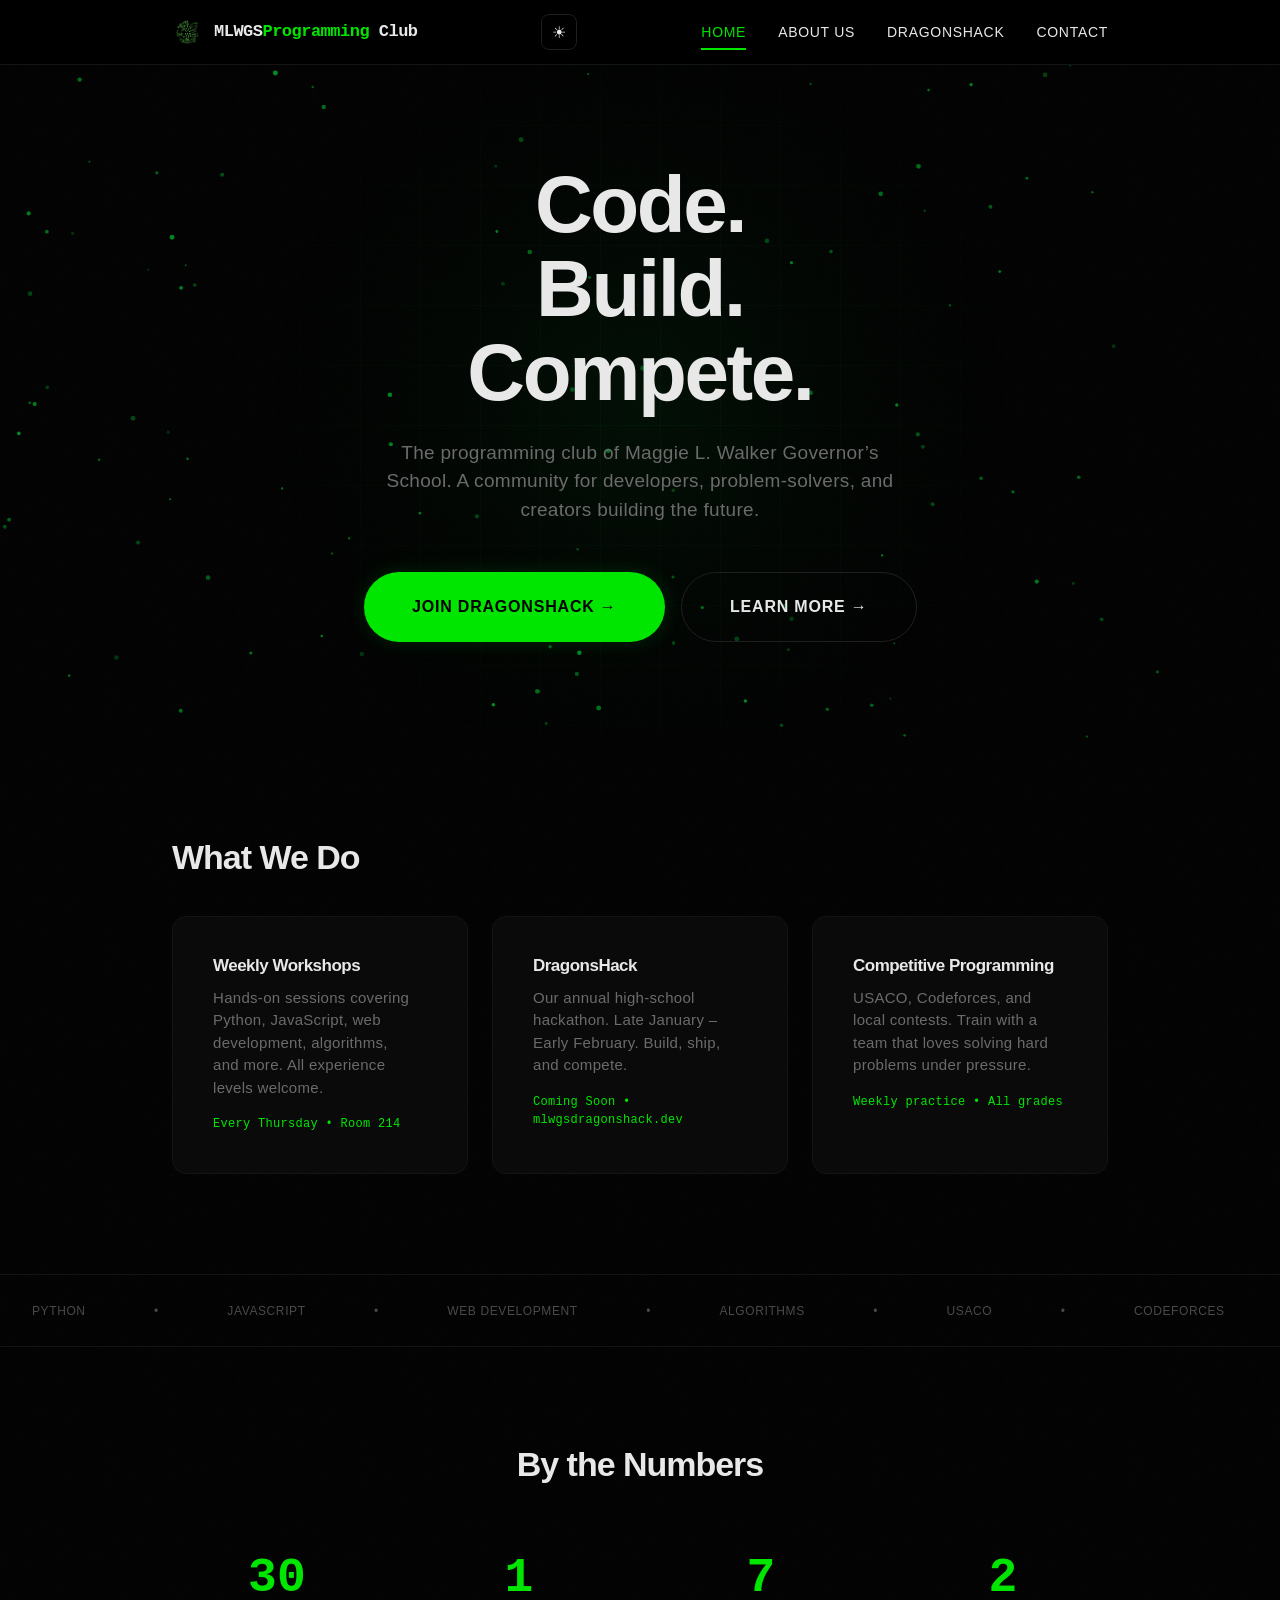
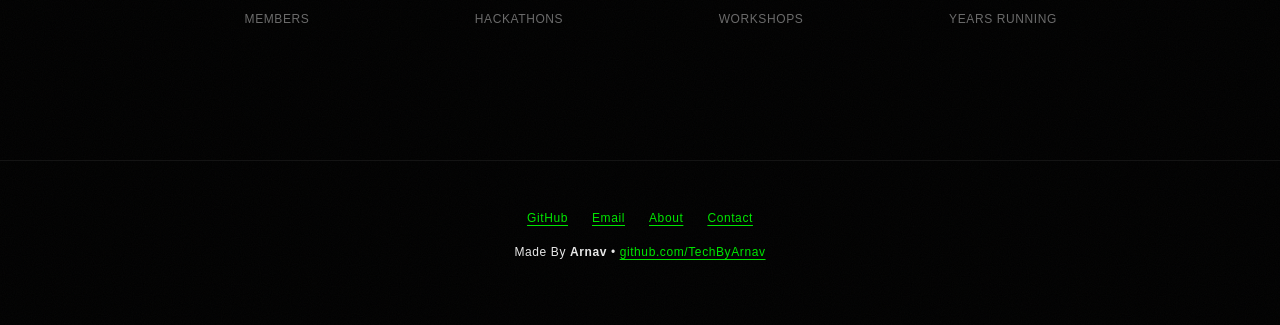
==== commit 4d647a3e: ""Aklash" → "Akash"" ====
--- a/index.html
+++ b/index.html
@@ -30,7 +30,7 @@
   <link rel="preconnect" href="https://fonts.gstatic.com" crossorigin />
 
   <!-- Stylesheet -->
-  <link rel="stylesheet" href="css/style.css?v=12" />
+  <link rel="stylesheet" href="css/style.css?v=13" />
 
   <!-- Structured Data -->
   <script type="application/ld+json">
@@ -57,9 +57,6 @@
     <div class="loading-bar"></div>
   </div>
 
-  <!-- Skip to Content -->
-  <a href="#main" class="skip-link">Skip to content</a>
-
   <!-- Scroll Progress -->
   <div class="scroll-progress" id="scrollProgress"></div>
 
@@ -209,12 +206,6 @@
     </div>
   </footer>
 
-  <!-- Sticky CTA Bar -->
-  <div class="sticky-cta" id="stickyCta">
-    <p>Join DragonsHack — Coming Soon!</p>
-    <a href="dragonshack.html" class="btn btn-primary">Get Notified &rarr;</a>
-  </div>
-
   <!-- Back to Top -->
   <button class="back-to-top" id="backToTop" aria-label="Back to top">&uarr;</button>
 
--- a/css/style.css
+++ b/css/style.css
@@ -595,9 +595,9 @@
    Dark Mode Color Temperature (warm black)
    ───────────────────────────────────────────────────────────────────────── */
 body:not(.light) {
-  --canvas: #0a0a08;
-  --surface: #0f0f0d;
-  --border: #1a1a18;
+  --canvas: #000000;
+  --surface: #0a0a0a;
+  --border: #141414;
 }
 
 /* ─────────────────────────────────────────────────────────────────────────
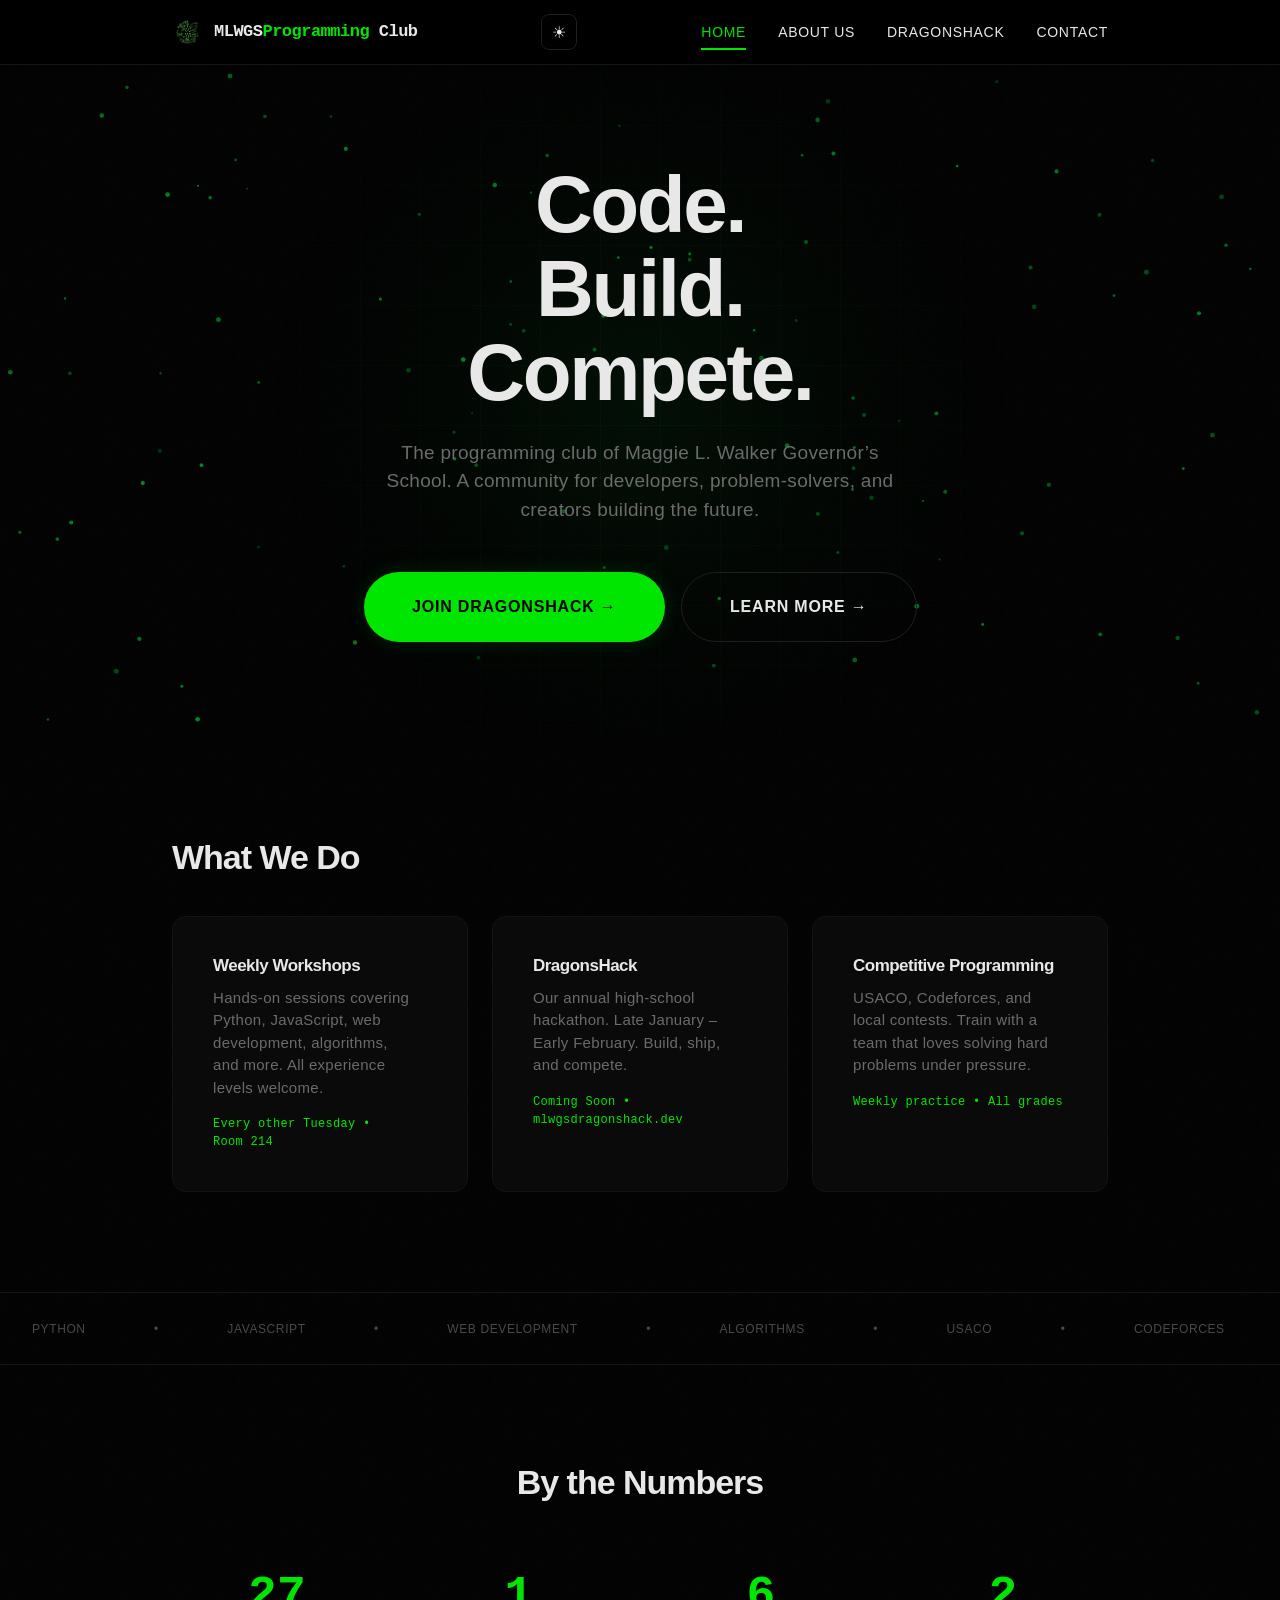
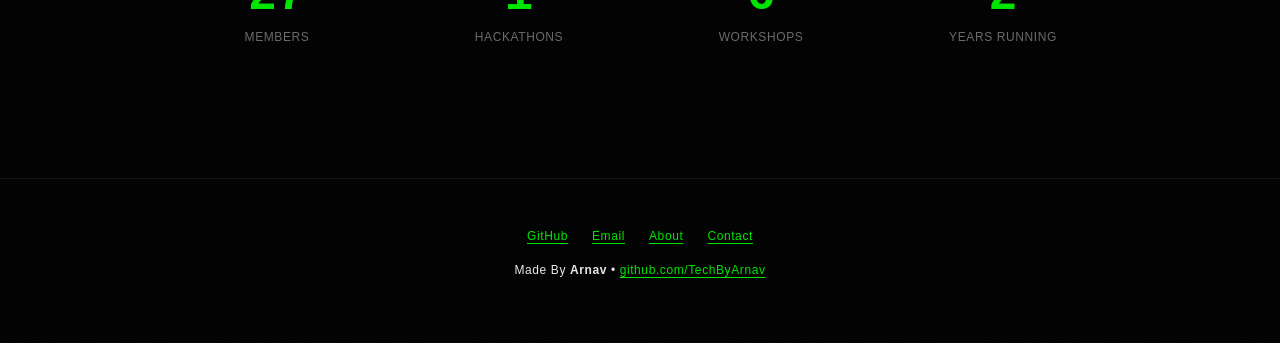
==== commit 0c8084a7: "Meeting Dates" ====
--- a/index.html
+++ b/index.html
@@ -114,7 +114,7 @@
           <article class="card reveal" tabindex="0">
             <h3>Weekly Workshops</h3>
             <p>Hands-on sessions covering Python, JavaScript, web development, algorithms, and more. All experience levels welcome.</p>
-            <p class="meta">Every Thursday &bull; Room 214</p>
+            <p class="meta">Every other Tuesday &bull; Room 214</p>
           </article>
           <article class="card reveal" tabindex="0">
             <h3>DragonsHack</h3>
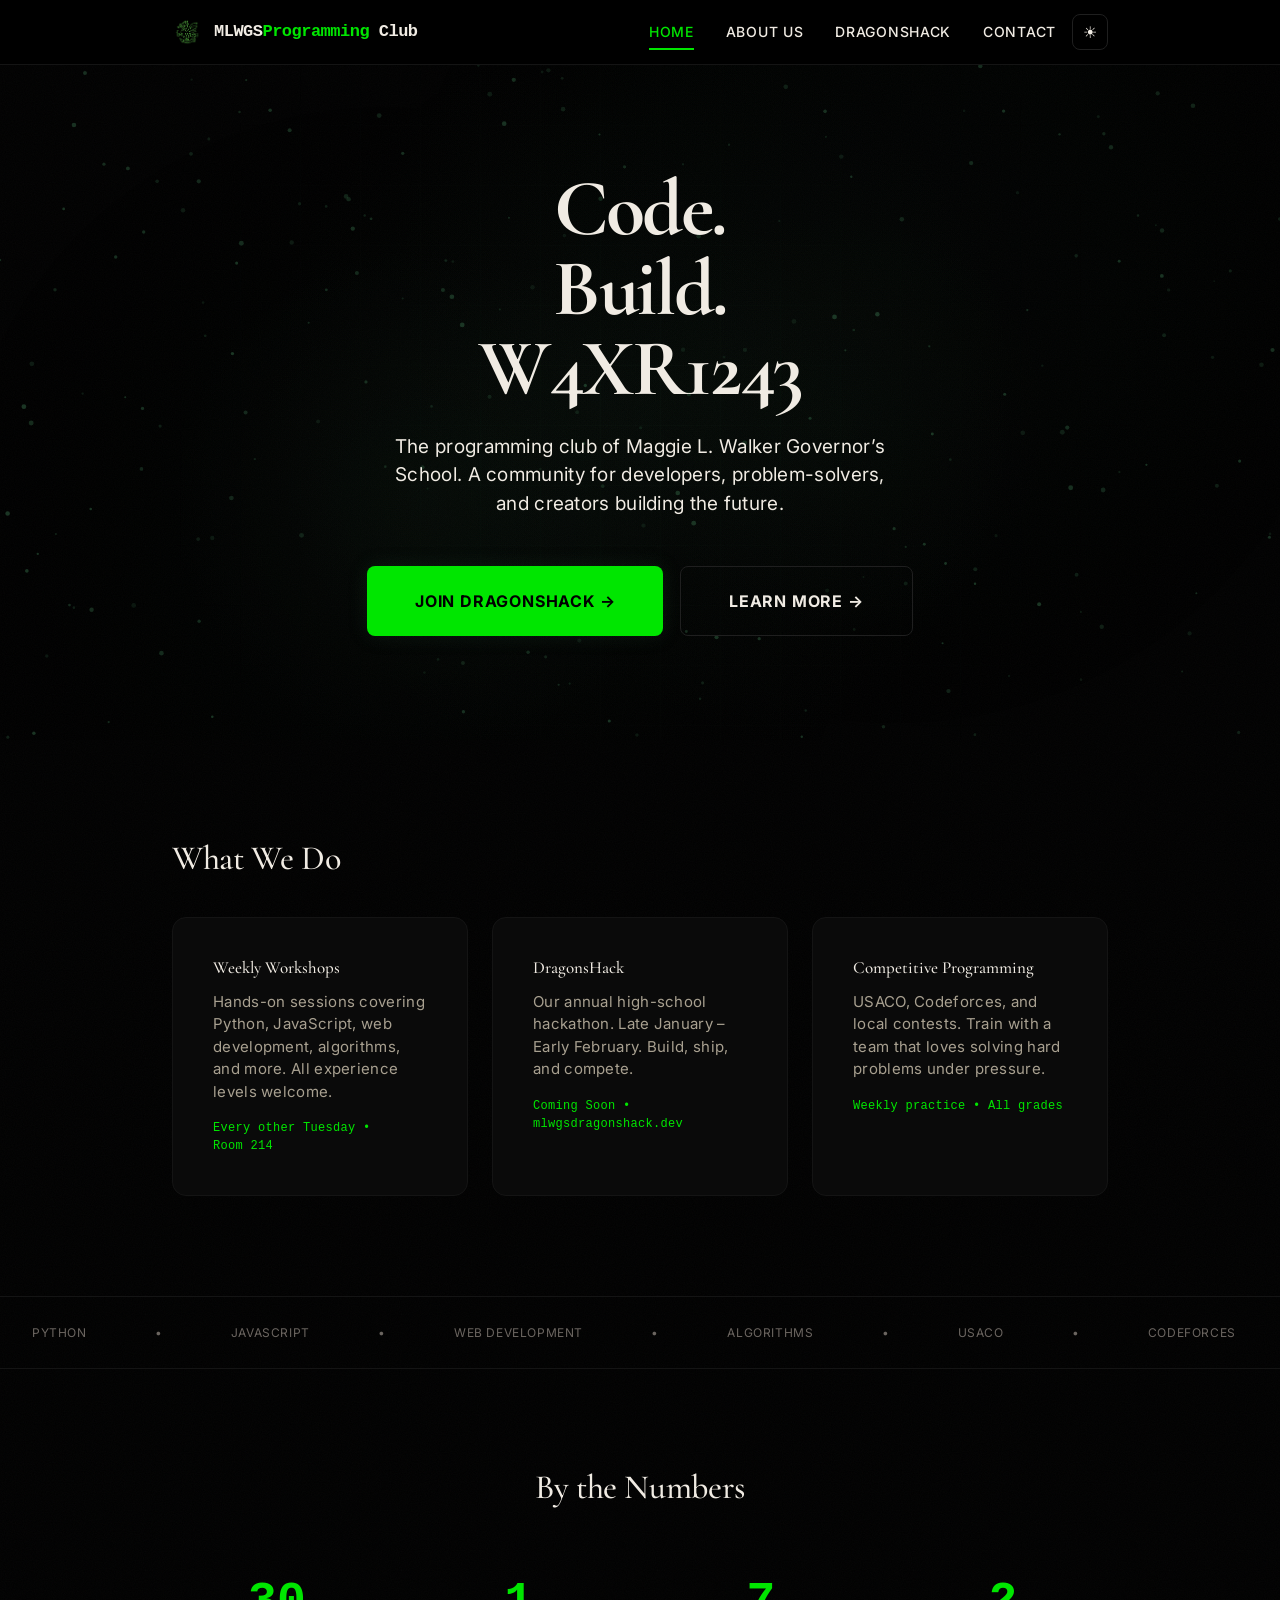
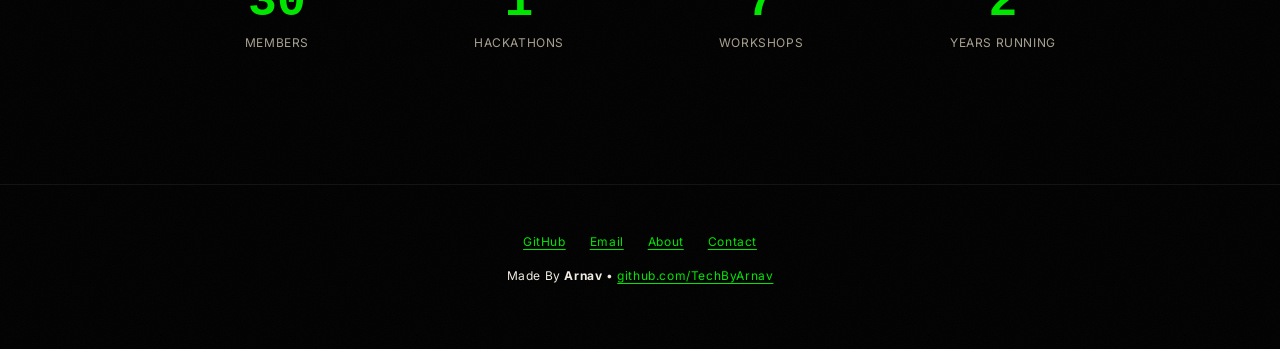
==== commit 14689237: "Modern Heritage Styling" ====
--- a/index.html
+++ b/index.html
@@ -29,8 +29,11 @@
   <link rel="preconnect" href="https://fonts.googleapis.com" />
   <link rel="preconnect" href="https://fonts.gstatic.com" crossorigin />
 
+  <!-- Fonts: Cormorant Garamond (serif headings) + Inter (sans body) -->
+  <link href="https://fonts.googleapis.com/css2?family=Cormorant+Garamond:ital,wght@0,400;0,500;0,600;0,700;1,400&family=Inter:wght@400;500;600;700&display=swap" rel="stylesheet" />
+
   <!-- Stylesheet -->
-  <link rel="stylesheet" href="css/style.css?v=13" />
+  <link rel="stylesheet" href="css/style.css?v=22" />
 
   <!-- Structured Data -->
   <script type="application/ld+json">
@@ -66,12 +69,9 @@
         <img src="assets/logo.png" alt="MLWGS dragon logo" loading="lazy" />
         <span class="name">MLWGS<span class="green">Programming</span> Club</span>
       </a>
-      <div style="display: flex; align-items: center; gap: var(--s-12);">
-        <button class="theme-toggle" aria-label="Toggle light/dark mode" id="themeToggle">☀</button>
-        <button class="menu-toggle" aria-label="Toggle navigation menu" aria-expanded="false">
-          <span></span><span></span><span></span>
-        </button>
-      </div>
+      <button class="menu-toggle" aria-label="Toggle navigation menu" aria-expanded="false">
+        <span></span><span></span><span></span>
+      </button>
       <nav class="nav-links-wrapper">
         <ul class="nav-links">
           <li><a href="index.html" class="active">Home</a></li>
@@ -79,6 +79,7 @@
           <li><a href="dragonshack.html">DragonsHack</a></li>
           <li><a href="contact.html">Contact</a></li>
         </ul>
+        <button class="theme-toggle" aria-label="Toggle light/dark mode" id="themeToggle">☀</button>
       </nav>
     </div>
   </header>
@@ -86,16 +87,14 @@
   <main id="main">
     <section class="hero">
       <div class="hero-bg">
+        <div class="gradient-mesh"></div>
         <div class="hero-grid"></div>
         <div class="hero-glow"></div>
-        <div class="hero-particles">
-          <span></span><span></span><span></span><span></span><span></span>
-          <span></span><span></span><span></span><span></span><span></span>
-        </div>
+        <!-- Particles handled by canvas (interactive) -->
       </div>
       <div class="hero-content">
-        <h1>Code.<br>Build.<br>Compete.</h1>
-        <p>The programming club of Maggie L. Walker Governor&rsquo;s School. A community for developers, problem-solvers, and creators building the future.</p>
+        <h1>Code.<br>Build.<br><span class="gradient-text">Compete.</span></h1>
+        <p style="color: var(--parchment);">The programming club of Maggie L. Walker Governor&rsquo;s School. A community for developers, problem-solvers, and creators building the future.</p>
         <div class="hero-actions">
           <a href="dragonshack.html" class="btn btn-primary">Join DragonsHack &rarr;</a>
           <a href="about.html" class="btn btn-outline">Learn More &rarr;</a>
@@ -209,8 +208,27 @@
   <!-- Back to Top -->
   <button class="back-to-top" id="backToTop" aria-label="Back to top">&uarr;</button>
 
-  <!-- Spotlight Cursor -->
-  <div class="spotlight" id="spotlight"></div>
+  <!-- Bottom Navigation (Mobile) -->
+  <nav class="bottom-nav">
+    <div class="bottom-nav-items">
+      <a href="index.html" class="bottom-nav-item active">
+        <svg viewBox="0 0 24 24" fill="none" stroke="currentColor" stroke-width="2"><path d="m3 9 9-7 9 7v11a2 2 0 0 1-2 2H5a2 2 0 0 1-2-2z"/></svg>
+        Home
+      </a>
+      <a href="about.html" class="bottom-nav-item">
+        <svg viewBox="0 0 24 24" fill="none" stroke="currentColor" stroke-width="2"><circle cx="12" cy="12" r="10"/><path d="M12 16v-4M12 8h.01"/></svg>
+        About
+      </a>
+      <a href="dragonshack.html" class="bottom-nav-item">
+        <svg viewBox="0 0 24 24" fill="none" stroke="currentColor" stroke-width="2"><polygon points="13 2 3 14 12 14 11 22 21 10 12 10 13 2"/></svg>
+        Hack
+      </a>
+      <a href="contact.html" class="bottom-nav-item">
+        <svg viewBox="0 0 24 24" fill="none" stroke="currentColor" stroke-width="2"><path d="M21 15a2 2 0 0 1-2 2H7l-4 4V5a2 2 0 0 1 2-2h14a2 2 0 0 1 2 2z"/></svg>
+        Contact
+      </a>
+    </div>
+  </nav>
 
   <!-- Cursor Trail -->
   <div class="cursor-trail" id="cursorTrail"></div>
--- a/css/style.css
+++ b/css/style.css
@@ -11,20 +11,24 @@
   --border: #141414;
   --border-soft: #1f1f1f;
 
-  /* ── Text ── */
-  --text: #e8e8e8;
-  --text-muted: #6b6b6b;
-  --text-dim: #4a4a4a;
-
-  /* ── Green (sole accent — refined) ── */
-  --green: #00e639;
-  --green-dim: #00882a;
-  --green-hover: #00ff41;
-  --green-glow: rgba(0, 230, 57, 0.15);
-
-  /* ── Typography ── */
-  --font-display: 'Switzer', 'TWK Lausanne', -apple-system, BlinkMacSystemFont,
-    'Segoe UI', Roboto, Helvetica, Arial, sans-serif;
+  /* ── Text (warm parchment tones) ── */
+  --text: #f0ebe3;
+  --text-muted: #a8a090;
+  --text-dim: #6b6560;
+
+  /* ── Deep Pine Green (sole accent — modern heritage) ── */
+  --green: #2d5a3d;
+  --green-dim: #1a3a2a;
+  --green-hover: #3a7a50;
+  --green-glow: rgba(45, 90, 61, 0.2);
+  --green-light: #4a7c59;
+
+  /* ── Warm Parchment (text instead of white) ── */
+  --parchment: #f0ebe3;
+  --parchment-dim: #c8c0b4;
+
+  /* ── Typography: 1 serif + 1 sans ── */
+  --font-display: 'Cormorant Garamond', 'Playfair Display', Georgia, 'Times New Roman', serif;
   --font-ui: 'Inter', -apple-system, BlinkMacSystemFont, 'Segoe UI', Roboto,
     Helvetica, Arial, sans-serif;
   --font-mono: 'Commit Mono', 'IBM Plex Mono', 'SF Mono',
@@ -80,20 +84,20 @@
   --section-gap: 100px;
 }
 
-/* ── Light Mode ── */
+/* ── Light Mode (warm parchment) ── */
 body.light {
-  --canvas: #f5f5f5;
-  --surface: #ffffff;
-  --surface-elev: #f0f0f0;
-  --border: #e0e0e0;
-  --border-soft: #d0d0d0;
-  --text: #1a1a1a;
-  --text-muted: #555555;
-  --text-dim: #888888;
-  --green: #00882a;
-  --green-dim: #006620;
-  --green-hover: #00aa33;
-  --green-glow: rgba(0, 136, 42, 0.15);
+  --canvas: #f5f0e8;
+  --surface: #faf5ed;
+  --surface-elev: #f0ebe3;
+  --border: #d8d0c4;
+  --border-soft: #c8c0b4;
+  --text: #2a2520;
+  --text-muted: #6b6560;
+  --text-dim: #8a8578;
+  --green: #2d5a3d;
+  --green-dim: #1a3a2a;
+  --green-hover: #3a7a50;
+  --green-glow: rgba(45, 90, 61, 0.15);
 }
 
 /* ─────────────────────────────────────────────────────────────────────────
@@ -165,7 +169,152 @@
    ───────────────────────────────────────────────────────────────────────── */
 ::selection {
   background: var(--green);
-  color: var(--canvas);
+  color: var(--parchment);
+}
+
+/* ─────────────────────────────────────────────────────────────────────────
+   Modern Heritage: Drop Caps
+   ───────────────────────────────────────────────────────────────────────── */
+.drop-cap::first-letter {
+  font-family: var(--font-display);
+  font-size: 3.5em;
+  font-weight: var(--fw-bold);
+  float: left;
+  line-height: 0.8;
+  margin-right: 0.1em;
+  margin-top: 0.05em;
+  color: var(--green);
+}
+
+/* ─────────────────────────────────────────────────────────────────────────
+   Modern Heritage: Ornamental Dividers
+   ───────────────────────────────────────────────────────────────────────── */
+.ornament-divider {
+  display: flex;
+  align-items: center;
+  gap: var(--s-16);
+  margin: var(--s-48) 0;
+  color: var(--text-dim);
+  font-size: var(--t-cs);
+  letter-spacing: var(--ls-wide);
+  text-transform: uppercase;
+}
+
+.ornament-divider::before,
+.ornament-divider::after {
+  content: '';
+  flex: 1;
+  height: 1px;
+  background: linear-gradient(90deg, transparent, var(--border-soft), transparent);
+}
+
+.ornament-divider .ornament {
+  color: var(--green);
+  font-size: 14px;
+}
+
+/* ─────────────────────────────────────────────────────────────────────────
+   Modern Heritage: Paper-Feel Cards
+   ───────────────────────────────────────────────────────────────────────── */
+.card {
+  background: var(--surface);
+  border: 1px solid var(--border);
+  border-radius: var(--r-md);
+  padding: var(--s-40);
+  transition: all var(--m-base) var(--m-spring);
+  position: relative;
+  overflow: hidden;
+  /* Subtle paper texture */
+  background-image: url("data:image/svg+xml,%3Csvg viewBox='0 0 256 256' xmlns='http://www.w3.org/2000/svg'%3E%3Cfilter id='paper'%3E%3CfeTurbulence type='fractalNoise' baseFrequency='0.65' numOctaves='3' stitchTiles='stitch'/%3E%3C/filter%3E%3Crect width='100%25' height='100%25' filter='url(%23paper)' opacity='0.02'/%3E%3C/svg%3E");
+  background-size: 256px 256px;
+}
+
+/* ─────────────────────────────────────────────────────────────────────────
+   Modern Heritage: Refined Typography Rhythm
+   ───────────────────────────────────────────────────────────────────────── */
+h1 {
+  font-size: var(--t-d);
+  font-weight: var(--fw-bold);
+  letter-spacing: var(--ls-tight);
+  line-height: 1.0;
+  margin-bottom: var(--s-24);
+}
+
+h2 {
+  font-size: var(--t-hl);
+  font-weight: var(--fw-med);
+  letter-spacing: -0.01em;
+  line-height: 1.1;
+  margin-bottom: var(--s-20);
+}
+
+h3 {
+  font-size: var(--t-h);
+  font-weight: var(--fw-med);
+  letter-spacing: var(--ls-normal);
+  line-height: 1.2;
+  margin-bottom: var(--s-12);
+}
+
+/* ─────────────────────────────────────────────────────────────────────────
+   Modern Heritage: Enhanced Gradient Mesh
+   ───────────────────────────────────────────────────────────────────────── */
+.gradient-mesh {
+  position: absolute;
+  inset: 0;
+  z-index: 0;
+  pointer-events: none;
+  overflow: hidden;
+  opacity: 0.7;
+}
+
+.gradient-mesh::before {
+  content: '';
+  position: absolute;
+  width: 700px;
+  height: 700px;
+  background: radial-gradient(circle, rgba(45, 90, 61, 0.12) 0%, transparent 60%);
+  top: 10%;
+  left: 5%;
+  animation: meshMove1 18s ease-in-out infinite;
+}
+
+.gradient-mesh::after {
+  content: '';
+  position: absolute;
+  width: 600px;
+  height: 600px;
+  background: radial-gradient(circle, rgba(45, 90, 61, 0.08) 0%, transparent 60%);
+  bottom: 5%;
+  right: 10%;
+  animation: meshMove2 22s ease-in-out infinite;
+}
+
+/* Third mesh point via box-shadow trick */
+.gradient-mesh {
+  background: 
+    radial-gradient(circle at 70% 30%, rgba(45, 90, 61, 0.06) 0%, transparent 50%),
+    radial-gradient(circle at 30% 70%, rgba(45, 90, 61, 0.04) 0%, transparent 50%);
+}
+
+@keyframes meshMove1 {
+  0%, 100% { transform: translate(0, 0) scale(1); }
+  33% { transform: translate(120px, -60px) scale(1.1); }
+  66% { transform: translate(-60px, 90px) scale(0.9); }
+}
+
+@keyframes meshMove2 {
+  0%, 100% { transform: translate(0, 0) scale(1); }
+  33% { transform: translate(-90px, 70px) scale(1.05); }
+  66% { transform: translate(70px, -50px) scale(0.95); }
+}
+
+/* ─────────────────────────────────────────────────────────────────────────
+   Text Selection Styling
+   ───────────────────────────────────────────────────────────────────────── */
+::selection {
+  background: var(--green);
+  color: var(--parchment);
 }
 
 ::-moz-selection {
@@ -236,7 +385,7 @@
   background: rgba(10, 10, 10, 0.6);
   backdrop-filter: blur(12px);
   -webkit-backdrop-filter: blur(12px);
-  border: 1px solid rgba(0, 230, 57, 0.1);
+  border: 1px solid rgba(45, 90, 61, 0.15);
 }
 
 body.light .card-glass {
@@ -552,7 +701,7 @@
   position: absolute;
   width: 600px;
   height: 600px;
-  background: radial-gradient(circle, rgba(0, 230, 57, 0.08) 0%, transparent 60%);
+  background: radial-gradient(circle, rgba(45, 90, 61, 0.1) 0%, transparent 60%);
   top: 20%;
   left: 10%;
   animation: meshMove1 15s ease-in-out infinite;
@@ -563,7 +712,7 @@
   position: absolute;
   width: 500px;
   height: 500px;
-  background: radial-gradient(circle, rgba(0, 230, 57, 0.05) 0%, transparent 60%);
+  background: radial-gradient(circle, rgba(45, 90, 61, 0.06) 0%, transparent 60%);
   bottom: 10%;
   right: 15%;
   animation: meshMove2 20s ease-in-out infinite;
@@ -947,7 +1096,7 @@
   width: 400px;
   height: 400px;
   border-radius: 50%;
-  background: radial-gradient(circle, rgba(0, 230, 57, 0.06) 0%, transparent 70%);
+  background: radial-gradient(circle, rgba(45, 90, 61, 0.08) 0%, transparent 70%);
   pointer-events: none;
   z-index: 1;
   transform: translate(-50%, -50%);
@@ -1066,9 +1215,20 @@
 }
 
 .command-palette-item .icon {
-  font-size: 16px;
+  font-size: 12px;
+  font-weight: var(--fw-bold);
+  font-family: var(--font-mono);
   width: 24px;
+  height: 24px;
+  display: flex;
+  align-items: center;
+  justify-content: center;
+  background: var(--surface-elev);
+  border: 1px solid var(--border-soft);
+  border-radius: 4px;
+  color: var(--green);
   text-align: center;
+  flex-shrink: 0;
 }
 
 .command-palette-hint {
@@ -1117,10 +1277,348 @@
   left: 50%;
   width: 900px;
   height: 900px;
-  background: radial-gradient(circle, rgba(0, 230, 57, 0.06) 0%, rgba(0, 230, 57, 0.02) 30%, transparent 60%);
+  background: radial-gradient(circle, rgba(45, 90, 61, 0.08) 0%, rgba(45, 90, 61, 0.03) 30%, transparent 60%);
   transform: translate(-50%, -50%);
   animation: glowPulse 4s ease-in-out infinite;
-  mix-blend-mode: screen;
+  mix-blend-mode: overlay;
+}
+
+/* ─────────────────────────────────────────────────────────────────────────
+   Paper Fold Shadow on Cards
+   ───────────────────────────────────────────────────────────────────────── */
+.card::after {
+  content: '';
+  position: absolute;
+  top: 0;
+  left: 0;
+  right: 0;
+  height: 20px;
+  background: linear-gradient(to bottom, rgba(0, 0, 0, 0.15), transparent);
+  pointer-events: none;
+  opacity: 0;
+  transition: opacity var(--m-base);
+}
+
+.card:hover::after {
+  opacity: 1;
+}
+
+/* ─────────────────────────────────────────────────────────────────────────
+   Bento Grid Layout
+   ───────────────────────────────────────────────────────────────────────── */
+.bento-grid {
+  display: grid;
+  grid-template-columns: repeat(3, 1fr);
+  grid-template-rows: auto auto;
+  gap: var(--s-24);
+}
+
+.bento-grid .bento-large {
+  grid-column: span 2;
+  grid-row: span 2;
+}
+
+.bento-grid .bento-wide {
+  grid-column: span 2;
+}
+
+.bento-grid .bento-tall {
+  grid-row: span 2;
+}
+
+@media (max-width: 768px) {
+  .bento-grid {
+    grid-template-columns: 1fr;
+  }
+  .bento-grid .bento-large,
+  .bento-grid .bento-wide,
+  .bento-grid .bento-tall {
+    grid-column: span 1;
+    grid-row: span 1;
+  }
+}
+
+/* ─────────────────────────────────────────────────────────────────────────
+   Timeline Section
+   ───────────────────────────────────────────────────────────────────────── */
+.timeline {
+  position: relative;
+  padding-left: var(--s-32);
+}
+
+.timeline::before {
+  content: '';
+  position: absolute;
+  left: 0;
+  top: 0;
+  bottom: 0;
+  width: 1px;
+  background: linear-gradient(to bottom, var(--green-dim), var(--border), transparent);
+}
+
+.timeline-item {
+  position: relative;
+  padding-bottom: var(--s-48);
+  padding-left: var(--s-24);
+}
+
+.timeline-item::before {
+  content: '';
+  position: absolute;
+  left: -32px;
+  top: 6px;
+  width: 8px;
+  height: 8px;
+  border-radius: 50%;
+  background: var(--green);
+  box-shadow: 0 0 8px var(--green-glow);
+  transform: translateX(-50%);
+}
+
+.timeline-item .timeline-date {
+  font-family: var(--font-mono);
+  font-size: var(--t-cs);
+  color: var(--green);
+  text-transform: uppercase;
+  letter-spacing: var(--ls-wide);
+  margin-bottom: var(--s-8);
+}
+
+.timeline-item .timeline-title {
+  font-size: var(--t-sm);
+  font-weight: var(--fw-med);
+  color: var(--text);
+  margin-bottom: var(--s-8);
+}
+
+.timeline-item .timeline-desc {
+  font-size: var(--t-b);
+  color: var(--text-muted);
+  line-height: 1.6;
+}
+
+/* ─────────────────────────────────────────────────────────────────────────
+   Testimonial Carousel
+   ───────────────────────────────────────────────────────────────────────── */
+.testimonial-carousel {
+  position: relative;
+  overflow: hidden;
+  padding: var(--s-48) 0;
+}
+
+.testimonial-track {
+  display: flex;
+  transition: transform var(--m-base) var(--m-spring);
+}
+
+.testimonial-slide {
+  min-width: 100%;
+  padding: 0 var(--s-32);
+  text-align: center;
+}
+
+.testimonial-slide blockquote {
+  font-family: var(--font-display);
+  font-size: var(--t-h);
+  font-style: italic;
+  color: var(--text);
+  max-width: 700px;
+  margin: 0 auto var(--s-24) auto;
+  line-height: 1.4;
+}
+
+.testimonial-slide .author {
+  font-family: var(--font-mono);
+  font-size: var(--t-c);
+  color: var(--green);
+  text-transform: uppercase;
+  letter-spacing: var(--ls-wide);
+}
+
+.testimonial-dots {
+  display: flex;
+  justify-content: center;
+  gap: var(--s-8);
+  margin-top: var(--s-32);
+}
+
+.testimonial-dot {
+  width: 8px;
+  height: 8px;
+  border-radius: 50%;
+  background: var(--border-soft);
+  border: none;
+  cursor: pointer;
+  transition: all var(--m-fast);
+  padding: 0;
+}
+
+.testimonial-dot.active {
+  background: var(--green);
+  transform: scale(1.3);
+}
+
+/* ─────────────────────────────────────────────────────────────────────────
+   Bottom Navigation (Mobile)
+   ───────────────────────────────────────────────────────────────────────── */
+.bottom-nav {
+  display: none;
+  position: fixed;
+  bottom: 0;
+  left: 0;
+  right: 0;
+  background: var(--surface);
+  border-top: 1px solid var(--border);
+  padding: var(--s-8) 0;
+  z-index: 500;
+  backdrop-filter: blur(20px);
+  -webkit-backdrop-filter: blur(20px);
+}
+
+.bottom-nav-items {
+  display: flex;
+  justify-content: space-around;
+  align-items: center;
+  max-width: var(--max-w);
+  margin: 0 auto;
+}
+
+.bottom-nav-item {
+  display: flex;
+  flex-direction: column;
+  align-items: center;
+  gap: 2px;
+  color: var(--text-dim);
+  font-size: 10px;
+  text-transform: uppercase;
+  letter-spacing: 0.05em;
+  text-decoration: none;
+  padding: var(--s-4) var(--s-8);
+  transition: color var(--m-fast);
+  min-width: 44px;
+  min-height: 44px;
+  justify-content: center;
+}
+
+.bottom-nav-item.active,
+.bottom-nav-item:hover {
+  color: var(--green);
+}
+
+.bottom-nav-item svg {
+  width: 20px;
+  height: 20px;
+}
+
+@media (max-width: 768px) {
+  .bottom-nav {
+    display: block;
+  }
+  body {
+    padding-bottom: 60px;
+  }
+}
+
+/* ─────────────────────────────────────────────────────────────────────────
+   Touch Ripple
+   ───────────────────────────────────────────────────────────────────────── */
+.touch-ripple {
+  position: absolute;
+  border-radius: 50%;
+  background: rgba(45, 90, 61, 0.3);
+  transform: scale(0);
+  animation: touchRipple 400ms ease-out;
+  pointer-events: none;
+}
+
+@keyframes touchRipple {
+  to {
+    transform: scale(3);
+    opacity: 0;
+  }
+}
+
+/* ─────────────────────────────────────────────────────────────────────────
+   Magnetic Cursor
+   ───────────────────────────────────────────────────────────────────────── */
+.magnetic-cursor {
+  position: fixed;
+  width: 20px;
+  height: 20px;
+  border: 1px solid var(--green);
+  border-radius: 50%;
+  pointer-events: none;
+  z-index: 9999;
+  transform: translate(-50%, -50%);
+  transition: width 200ms ease, height 200ms ease, border-color 200ms ease, background 200ms ease;
+  mix-blend-mode: difference;
+}
+
+.magnetic-cursor.hovering {
+  width: 40px;
+  height: 40px;
+  background: rgba(45, 90, 61, 0.1);
+  border-color: var(--green);
+}
+
+.magnetic-cursor.clicking {
+  width: 16px;
+  height: 16px;
+}
+
+/* ─────────────────────────────────────────────────────────────────────────
+   Scroll-Triggered Text Reveal
+   ───────────────────────────────────────────────────────────────────────── */
+.text-reveal {
+  overflow: hidden;
+}
+
+.text-reveal span {
+  display: inline-block;
+  transform: translateY(100%);
+  opacity: 0;
+  transition: transform 600ms cubic-bezier(0.16, 1, 0.3, 1), opacity 600ms cubic-bezier(0.16, 1, 0.3, 1);
+}
+
+.text-reveal.visible span {
+  transform: translateY(0);
+  opacity: 1;
+}
+
+.text-reveal span:nth-child(1) { transition-delay: 0ms; }
+.text-reveal span:nth-child(2) { transition-delay: 50ms; }
+.text-reveal span:nth-child(3) { transition-delay: 100ms; }
+.text-reveal span:nth-child(4) { transition-delay: 150ms; }
+.text-reveal span:nth-child(5) { transition-delay: 200ms; }
+.text-reveal span:nth-child(6) { transition-delay: 250ms; }
+
+/* ─────────────────────────────────────────────────────────────────────────
+   Accent Color Rotation (subtle)
+   ───────────────────────────────────────────────────────────────────────── */
+/* Applied via JS — shifts hue over 60s cycle */
+
+/* ─────────────────────────────────────────────────────────────────────────
+   Hero Text Gradient
+   ───────────────────────────────────────────────────────────────────────── */
+.hero h1 span.gradient-text {
+  background: linear-gradient(135deg, var(--parchment) 0%, var(--green-light) 100%);
+  -webkit-background-clip: text;
+  -webkit-text-fill-color: transparent;
+  background-clip: text;
+}
+
+/* ─────────────────────────────────────────────────────────────────────────
+   Drop Cap (apply .drop-cap to first paragraph)
+   ───────────────────────────────────────────────────────────────────────── */
+.drop-cap::first-letter {
+  font-family: var(--font-display);
+  font-size: 3.5em;
+  font-weight: var(--fw-bold);
+  float: left;
+  line-height: 0.8;
+  margin-right: 0.1em;
+  margin-top: 0.05em;
+  color: var(--green);
 }
 
 @keyframes glowPulse {
@@ -1132,8 +1630,8 @@
   position: absolute;
   inset: 0;
   background-image: 
-    linear-gradient(rgba(0, 230, 57, 0.04) 1px, transparent 1px),
-    linear-gradient(90deg, rgba(0, 230, 57, 0.04) 1px, transparent 1px);
+    linear-gradient(rgba(45, 90, 61, 0.05) 1px, transparent 1px),
+    linear-gradient(90deg, rgba(45, 90, 61, 0.05) 1px, transparent 1px);
   background-size: 60px 60px;
   mask-image: radial-gradient(circle at center, black 0%, transparent 70%);
   -webkit-mask-image: radial-gradient(circle at center, black 0%, transparent 70%);
@@ -1297,7 +1795,7 @@
   justify-content: center;
   gap: var(--s-8);
   padding: 22px 48px;
-  border-radius: var(--r-pill);
+  border-radius: 8px;
   font-family: var(--font-ui);
   font-size: 16px;
   font-weight: var(--fw-bold);
@@ -1417,7 +1915,7 @@
   left: 50%;
   width: 600px;
   height: 600px;
-  background: radial-gradient(circle, rgba(0, 230, 57, 0.05) 0%, transparent 60%);
+  background: radial-gradient(circle, rgba(45, 90, 61, 0.06) 0%, transparent 60%);
   transform: translate(-50%, -50%);
   pointer-events: none;
 }
@@ -1514,7 +2012,7 @@
 .form-group textarea:focus {
   outline: none;
   border-color: var(--green-dim);
-  box-shadow: 0 0 0 3px rgba(0, 230, 57, 0.1);
+  box-shadow: 0 0 0 3px rgba(45, 90, 61, 0.15);
 }
 
 .form-group input:valid:not(:placeholder-shown) {
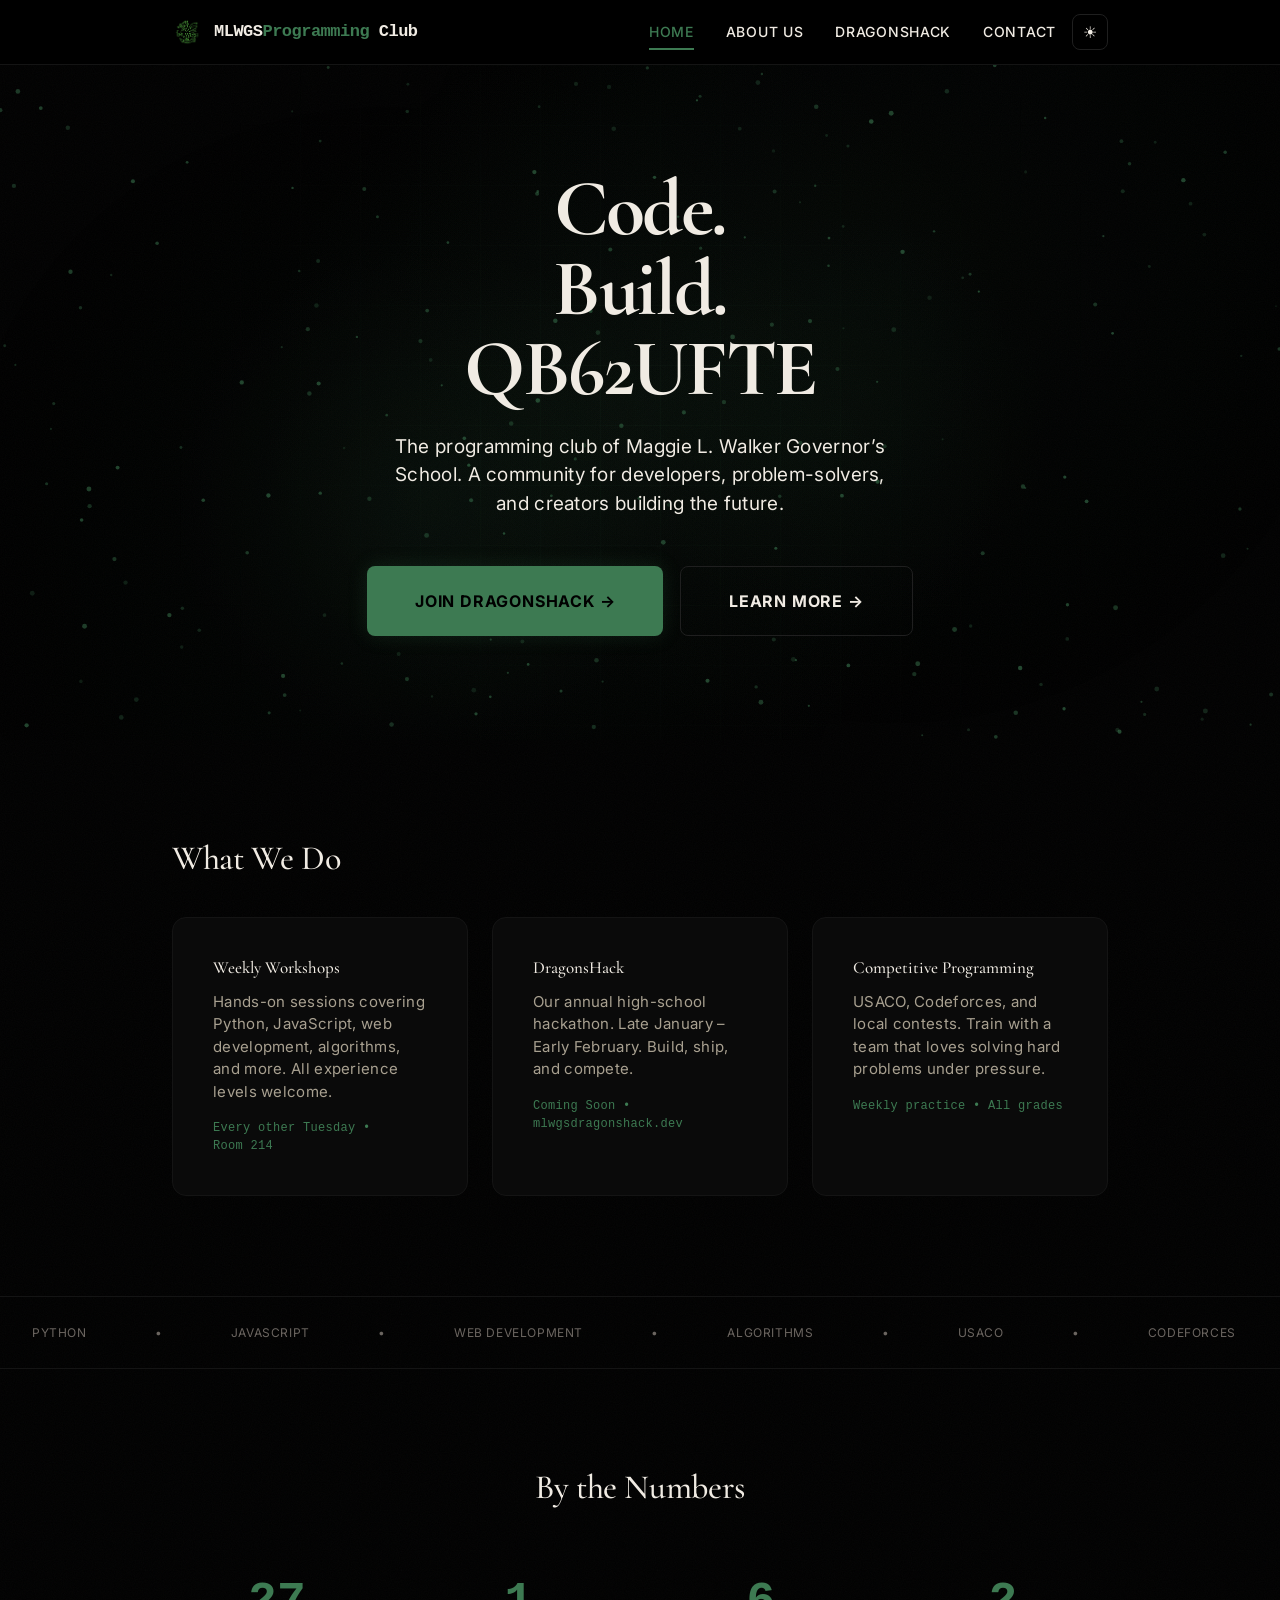
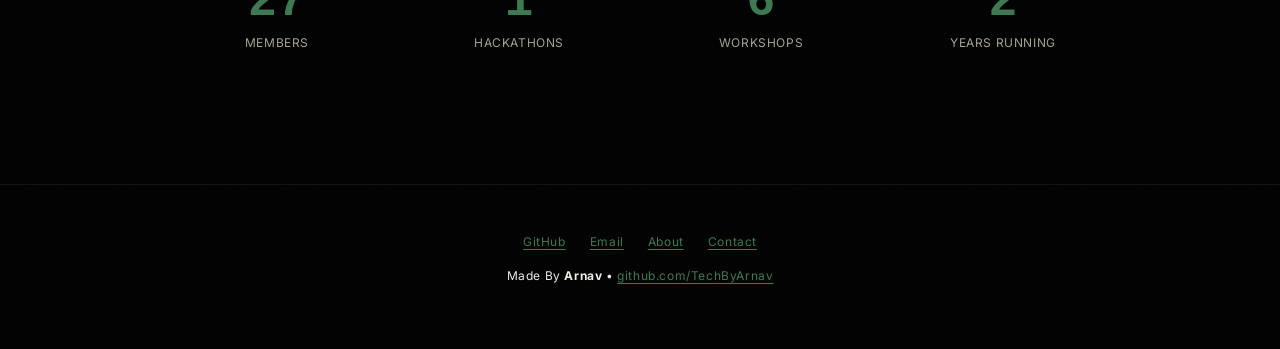
==== commit 528ab24d: "Removing Scroll-Initiated Color Changes" ====
--- a/index.html
+++ b/index.html
@@ -33,7 +33,7 @@
   <link href="https://fonts.googleapis.com/css2?family=Cormorant+Garamond:ital,wght@0,400;0,500;0,600;0,700;1,400&family=Inter:wght@400;500;600;700&display=swap" rel="stylesheet" />
 
   <!-- Stylesheet -->
-  <link rel="stylesheet" href="css/style.css?v=22" />
+  <link rel="stylesheet" href="css/style.css?v=24" />
 
   <!-- Structured Data -->
   <script type="application/ld+json">
--- a/css/style.css
+++ b/css/style.css
@@ -17,10 +17,10 @@
   --text-dim: #6b6560;
 
   /* ── Deep Pine Green (sole accent — modern heritage) ── */
-  --green: #2d5a3d;
-  --green-dim: #1a3a2a;
-  --green-hover: #3a7a50;
-  --green-glow: rgba(45, 90, 61, 0.2);
+  --green: #3d7a52;
+  --green-dim: #2a5a3a;
+  --green-hover: #4a8c5e;
+  --green-glow: rgba(61, 122, 82, 0.2);
   --green-light: #4a7c59;
 
   /* ── Warm Parchment (text instead of white) ── */
@@ -94,10 +94,10 @@
   --text: #2a2520;
   --text-muted: #6b6560;
   --text-dim: #8a8578;
-  --green: #2d5a3d;
-  --green-dim: #1a3a2a;
-  --green-hover: #3a7a50;
-  --green-glow: rgba(45, 90, 61, 0.15);
+  --green: #3d7a52;
+  --green-dim: #2a5a3a;
+  --green-hover: #4a8c5e;
+  --green-glow: rgba(61, 122, 82, 0.15);
 }
 
 /* ─────────────────────────────────────────────────────────────────────────
@@ -273,7 +273,7 @@
   position: absolute;
   width: 700px;
   height: 700px;
-  background: radial-gradient(circle, rgba(45, 90, 61, 0.12) 0%, transparent 60%);
+  background: radial-gradient(circle, rgba(61, 122, 82, 0.12) 0%, transparent 60%);
   top: 10%;
   left: 5%;
   animation: meshMove1 18s ease-in-out infinite;
@@ -284,7 +284,7 @@
   position: absolute;
   width: 600px;
   height: 600px;
-  background: radial-gradient(circle, rgba(45, 90, 61, 0.08) 0%, transparent 60%);
+  background: radial-gradient(circle, rgba(61, 122, 82, 0.08) 0%, transparent 60%);
   bottom: 5%;
   right: 10%;
   animation: meshMove2 22s ease-in-out infinite;
@@ -293,8 +293,8 @@
 /* Third mesh point via box-shadow trick */
 .gradient-mesh {
   background: 
-    radial-gradient(circle at 70% 30%, rgba(45, 90, 61, 0.06) 0%, transparent 50%),
-    radial-gradient(circle at 30% 70%, rgba(45, 90, 61, 0.04) 0%, transparent 50%);
+    radial-gradient(circle at 70% 30%, rgba(61, 122, 82, 0.06) 0%, transparent 50%),
+    radial-gradient(circle at 30% 70%, rgba(61, 122, 82, 0.04) 0%, transparent 50%);
 }
 
 @keyframes meshMove1 {
@@ -385,7 +385,7 @@
   background: rgba(10, 10, 10, 0.6);
   backdrop-filter: blur(12px);
   -webkit-backdrop-filter: blur(12px);
-  border: 1px solid rgba(45, 90, 61, 0.15);
+  border: 1px solid rgba(61, 122, 82, 0.15);
 }
 
 body.light .card-glass {
@@ -701,7 +701,7 @@
   position: absolute;
   width: 600px;
   height: 600px;
-  background: radial-gradient(circle, rgba(45, 90, 61, 0.1) 0%, transparent 60%);
+  background: radial-gradient(circle, rgba(61, 122, 82, 0.1) 0%, transparent 60%);
   top: 20%;
   left: 10%;
   animation: meshMove1 15s ease-in-out infinite;
@@ -712,7 +712,7 @@
   position: absolute;
   width: 500px;
   height: 500px;
-  background: radial-gradient(circle, rgba(45, 90, 61, 0.06) 0%, transparent 60%);
+  background: radial-gradient(circle, rgba(61, 122, 82, 0.06) 0%, transparent 60%);
   bottom: 10%;
   right: 15%;
   animation: meshMove2 20s ease-in-out infinite;
@@ -1096,7 +1096,7 @@
   width: 400px;
   height: 400px;
   border-radius: 50%;
-  background: radial-gradient(circle, rgba(45, 90, 61, 0.08) 0%, transparent 70%);
+  background: radial-gradient(circle, rgba(61, 122, 82, 0.08) 0%, transparent 70%);
   pointer-events: none;
   z-index: 1;
   transform: translate(-50%, -50%);
@@ -1277,7 +1277,7 @@
   left: 50%;
   width: 900px;
   height: 900px;
-  background: radial-gradient(circle, rgba(45, 90, 61, 0.08) 0%, rgba(45, 90, 61, 0.03) 30%, transparent 60%);
+  background: radial-gradient(circle, rgba(61, 122, 82, 0.08) 0%, rgba(61, 122, 82, 0.03) 30%, transparent 60%);
   transform: translate(-50%, -50%);
   animation: glowPulse 4s ease-in-out infinite;
   mix-blend-mode: overlay;
@@ -1525,7 +1525,7 @@
 .touch-ripple {
   position: absolute;
   border-radius: 50%;
-  background: rgba(45, 90, 61, 0.3);
+  background: rgba(61, 122, 82, 0.3);
   transform: scale(0);
   animation: touchRipple 400ms ease-out;
   pointer-events: none;
@@ -1557,7 +1557,7 @@
 .magnetic-cursor.hovering {
   width: 40px;
   height: 40px;
-  background: rgba(45, 90, 61, 0.1);
+  background: rgba(61, 122, 82, 0.1);
   border-color: var(--green);
 }
 
@@ -1630,8 +1630,8 @@
   position: absolute;
   inset: 0;
   background-image: 
-    linear-gradient(rgba(45, 90, 61, 0.05) 1px, transparent 1px),
-    linear-gradient(90deg, rgba(45, 90, 61, 0.05) 1px, transparent 1px);
+    linear-gradient(rgba(61, 122, 82, 0.05) 1px, transparent 1px),
+    linear-gradient(90deg, rgba(61, 122, 82, 0.05) 1px, transparent 1px);
   background-size: 60px 60px;
   mask-image: radial-gradient(circle at center, black 0%, transparent 70%);
   -webkit-mask-image: radial-gradient(circle at center, black 0%, transparent 70%);
@@ -1915,7 +1915,7 @@
   left: 50%;
   width: 600px;
   height: 600px;
-  background: radial-gradient(circle, rgba(45, 90, 61, 0.06) 0%, transparent 60%);
+  background: radial-gradient(circle, rgba(61, 122, 82, 0.06) 0%, transparent 60%);
   transform: translate(-50%, -50%);
   pointer-events: none;
 }
@@ -2012,7 +2012,7 @@
 .form-group textarea:focus {
   outline: none;
   border-color: var(--green-dim);
-  box-shadow: 0 0 0 3px rgba(45, 90, 61, 0.15);
+  box-shadow: 0 0 0 3px rgba(61, 122, 82, 0.15);
 }
 
 .form-group input:valid:not(:placeholder-shown) {
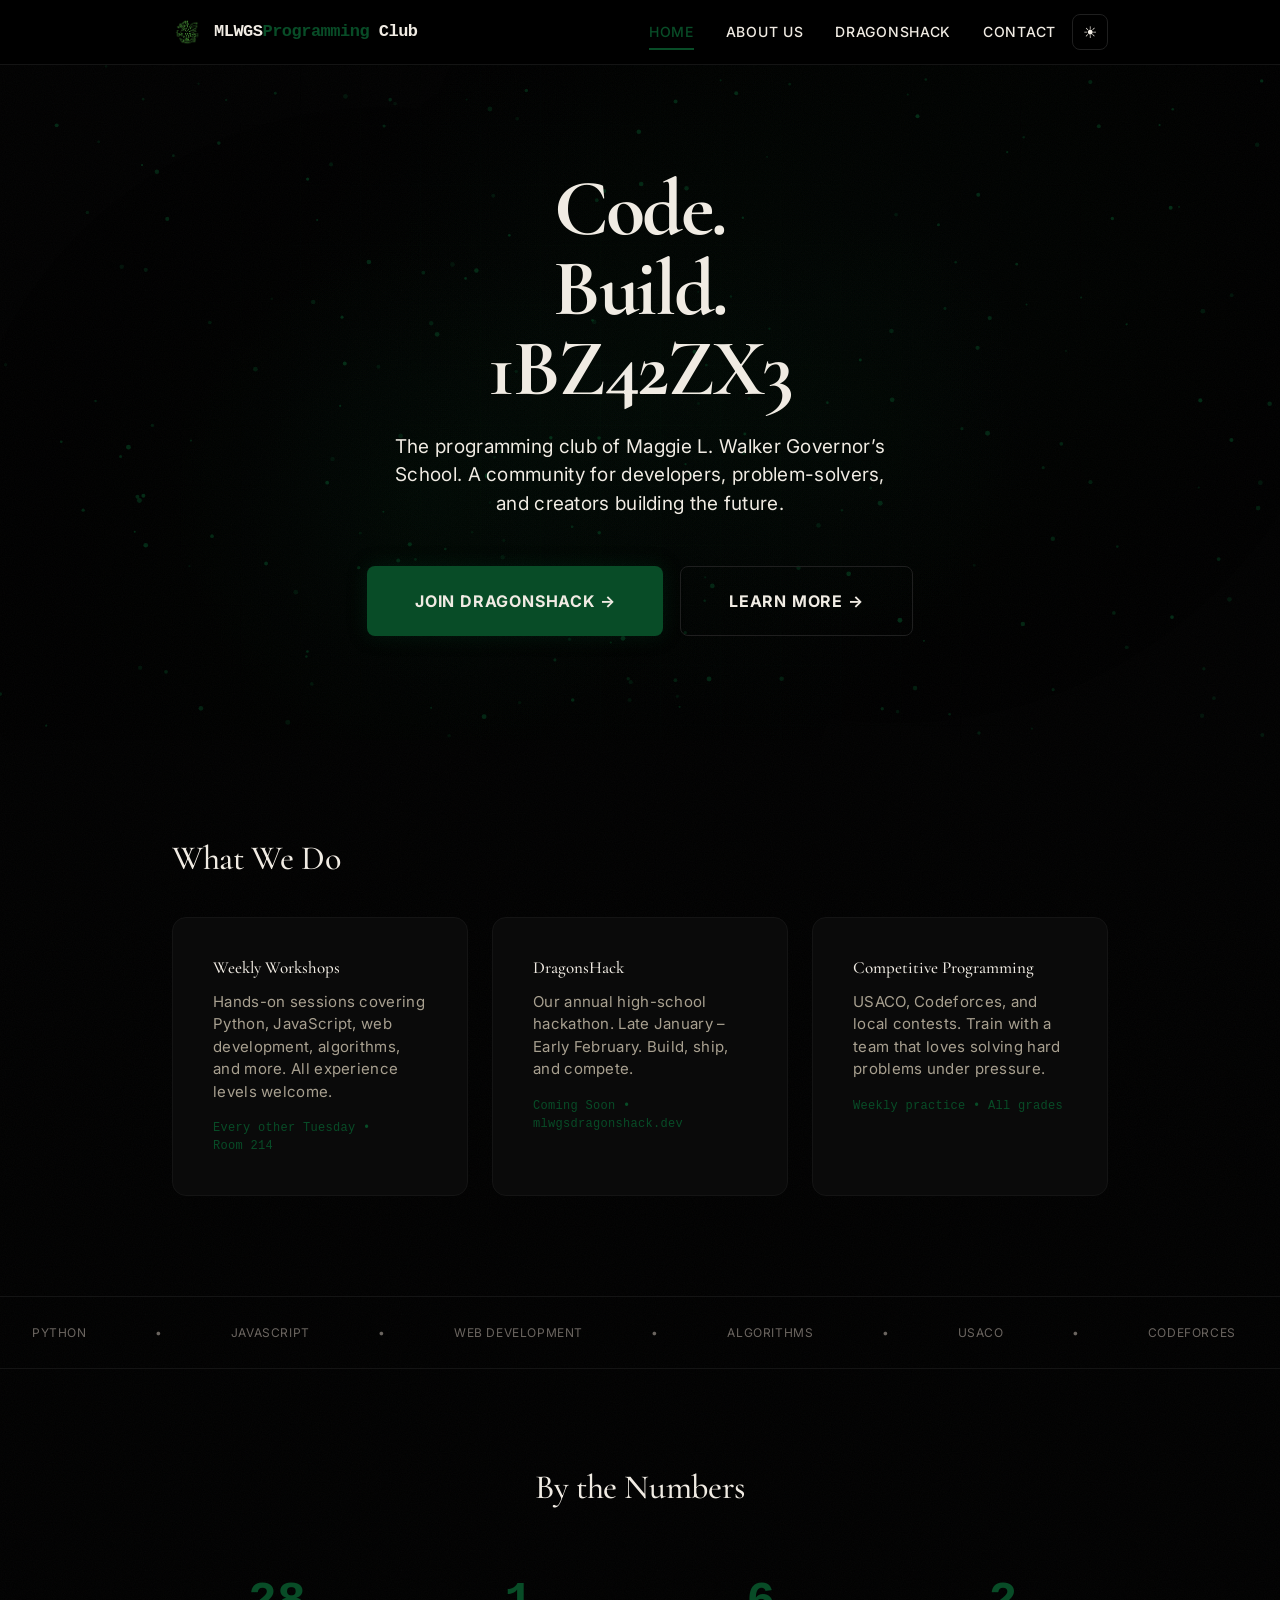
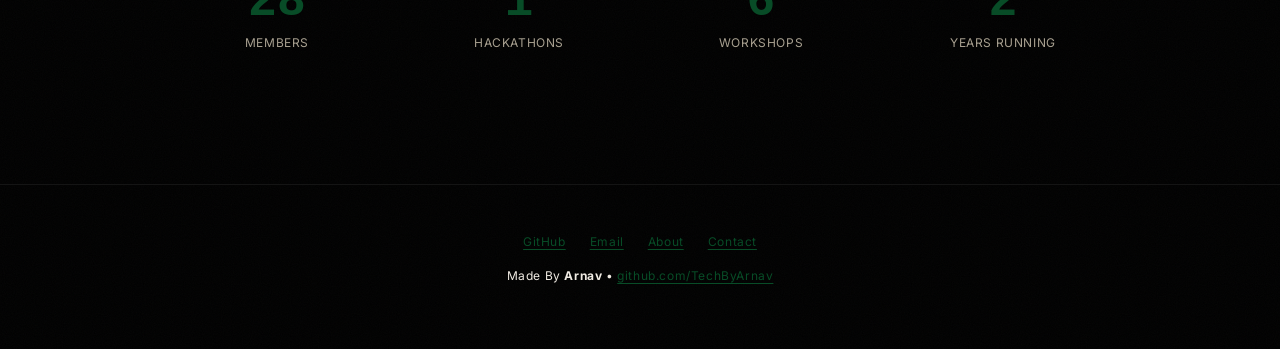
==== commit 75733696: "MLWGS Official Green" ====
--- a/index.html
+++ b/index.html
@@ -33,7 +33,7 @@
   <link href="https://fonts.googleapis.com/css2?family=Cormorant+Garamond:ital,wght@0,400;0,500;0,600;0,700;1,400&family=Inter:wght@400;500;600;700&display=swap" rel="stylesheet" />
 
   <!-- Stylesheet -->
-  <link rel="stylesheet" href="css/style.css?v=24" />
+  <link rel="stylesheet" href="css/style.css?v=26" />
 
   <!-- Structured Data -->
   <script type="application/ld+json">
--- a/css/style.css
+++ b/css/style.css
@@ -17,11 +17,11 @@
   --text-dim: #6b6560;
 
   /* ── Deep Pine Green (sole accent — modern heritage) ── */
-  --green: #3d7a52;
-  --green-dim: #2a5a3a;
-  --green-hover: #4a8c5e;
-  --green-glow: rgba(61, 122, 82, 0.2);
-  --green-light: #4a7c59;
+  --green: #084c27;
+  --green-dim: #053a1e;
+  --green-hover: #0a6b35;
+  --green-glow: rgba(8, 76, 39, 0.25);
+  --green-light: #0f7a3a;
 
   /* ── Warm Parchment (text instead of white) ── */
   --parchment: #f0ebe3;
@@ -94,10 +94,10 @@
   --text: #2a2520;
   --text-muted: #6b6560;
   --text-dim: #8a8578;
-  --green: #3d7a52;
-  --green-dim: #2a5a3a;
-  --green-hover: #4a8c5e;
-  --green-glow: rgba(61, 122, 82, 0.15);
+  --green: #084c27;
+  --green-dim: #053a1e;
+  --green-hover: #0a6b35;
+  --green-glow: rgba(8, 76, 39, 0.2);
 }
 
 /* ─────────────────────────────────────────────────────────────────────────
@@ -273,7 +273,7 @@
   position: absolute;
   width: 700px;
   height: 700px;
-  background: radial-gradient(circle, rgba(61, 122, 82, 0.12) 0%, transparent 60%);
+  background: radial-gradient(circle, rgba(8, 76, 39, 0.12) 0%, transparent 60%);
   top: 10%;
   left: 5%;
   animation: meshMove1 18s ease-in-out infinite;
@@ -284,7 +284,7 @@
   position: absolute;
   width: 600px;
   height: 600px;
-  background: radial-gradient(circle, rgba(61, 122, 82, 0.08) 0%, transparent 60%);
+  background: radial-gradient(circle, rgba(8, 76, 39, 0.08) 0%, transparent 60%);
   bottom: 5%;
   right: 10%;
   animation: meshMove2 22s ease-in-out infinite;
@@ -293,8 +293,8 @@
 /* Third mesh point via box-shadow trick */
 .gradient-mesh {
   background: 
-    radial-gradient(circle at 70% 30%, rgba(61, 122, 82, 0.06) 0%, transparent 50%),
-    radial-gradient(circle at 30% 70%, rgba(61, 122, 82, 0.04) 0%, transparent 50%);
+    radial-gradient(circle at 70% 30%, rgba(8, 76, 39, 0.06) 0%, transparent 50%),
+    radial-gradient(circle at 30% 70%, rgba(8, 76, 39, 0.04) 0%, transparent 50%);
 }
 
 @keyframes meshMove1 {
@@ -385,7 +385,7 @@
   background: rgba(10, 10, 10, 0.6);
   backdrop-filter: blur(12px);
   -webkit-backdrop-filter: blur(12px);
-  border: 1px solid rgba(61, 122, 82, 0.15);
+  border: 1px solid rgba(8, 76, 39, 0.15);
 }
 
 body.light .card-glass {
@@ -701,7 +701,7 @@
   position: absolute;
   width: 600px;
   height: 600px;
-  background: radial-gradient(circle, rgba(61, 122, 82, 0.1) 0%, transparent 60%);
+  background: radial-gradient(circle, rgba(8, 76, 39, 0.1) 0%, transparent 60%);
   top: 20%;
   left: 10%;
   animation: meshMove1 15s ease-in-out infinite;
@@ -712,7 +712,7 @@
   position: absolute;
   width: 500px;
   height: 500px;
-  background: radial-gradient(circle, rgba(61, 122, 82, 0.06) 0%, transparent 60%);
+  background: radial-gradient(circle, rgba(8, 76, 39, 0.06) 0%, transparent 60%);
   bottom: 10%;
   right: 15%;
   animation: meshMove2 20s ease-in-out infinite;
@@ -1096,7 +1096,7 @@
   width: 400px;
   height: 400px;
   border-radius: 50%;
-  background: radial-gradient(circle, rgba(61, 122, 82, 0.08) 0%, transparent 70%);
+  background: radial-gradient(circle, rgba(8, 76, 39, 0.08) 0%, transparent 70%);
   pointer-events: none;
   z-index: 1;
   transform: translate(-50%, -50%);
@@ -1277,7 +1277,7 @@
   left: 50%;
   width: 900px;
   height: 900px;
-  background: radial-gradient(circle, rgba(61, 122, 82, 0.08) 0%, rgba(61, 122, 82, 0.03) 30%, transparent 60%);
+  background: radial-gradient(circle, rgba(8, 76, 39, 0.08) 0%, rgba(8, 76, 39, 0.03) 30%, transparent 60%);
   transform: translate(-50%, -50%);
   animation: glowPulse 4s ease-in-out infinite;
   mix-blend-mode: overlay;
@@ -1525,7 +1525,7 @@
 .touch-ripple {
   position: absolute;
   border-radius: 50%;
-  background: rgba(61, 122, 82, 0.3);
+  background: rgba(8, 76, 39, 0.3);
   transform: scale(0);
   animation: touchRipple 400ms ease-out;
   pointer-events: none;
@@ -1557,7 +1557,7 @@
 .magnetic-cursor.hovering {
   width: 40px;
   height: 40px;
-  background: rgba(61, 122, 82, 0.1);
+  background: rgba(8, 76, 39, 0.1);
   border-color: var(--green);
 }
 
@@ -1630,8 +1630,8 @@
   position: absolute;
   inset: 0;
   background-image: 
-    linear-gradient(rgba(61, 122, 82, 0.05) 1px, transparent 1px),
-    linear-gradient(90deg, rgba(61, 122, 82, 0.05) 1px, transparent 1px);
+    linear-gradient(rgba(8, 76, 39, 0.05) 1px, transparent 1px),
+    linear-gradient(90deg, rgba(8, 76, 39, 0.05) 1px, transparent 1px);
   background-size: 60px 60px;
   mask-image: radial-gradient(circle at center, black 0%, transparent 70%);
   -webkit-mask-image: radial-gradient(circle at center, black 0%, transparent 70%);
@@ -1812,13 +1812,13 @@
 
 .btn-primary {
   background: var(--green);
-  color: var(--canvas);
+  color: var(--parchment);
   box-shadow: 0 0 20px var(--green-glow);
 }
 
 .btn-primary:hover {
   background: var(--green-hover);
-  color: var(--canvas);
+  color: var(--parchment);
   transform: translateY(-3px);
   box-shadow: 0 0 30px var(--green-glow);
 }
@@ -1915,7 +1915,7 @@
   left: 50%;
   width: 600px;
   height: 600px;
-  background: radial-gradient(circle, rgba(61, 122, 82, 0.06) 0%, transparent 60%);
+  background: radial-gradient(circle, rgba(8, 76, 39, 0.06) 0%, transparent 60%);
   transform: translate(-50%, -50%);
   pointer-events: none;
 }
@@ -2012,7 +2012,7 @@
 .form-group textarea:focus {
   outline: none;
   border-color: var(--green-dim);
-  box-shadow: 0 0 0 3px rgba(61, 122, 82, 0.15);
+  box-shadow: 0 0 0 3px rgba(8, 76, 39, 0.15);
 }
 
 .form-group input:valid:not(:placeholder-shown) {
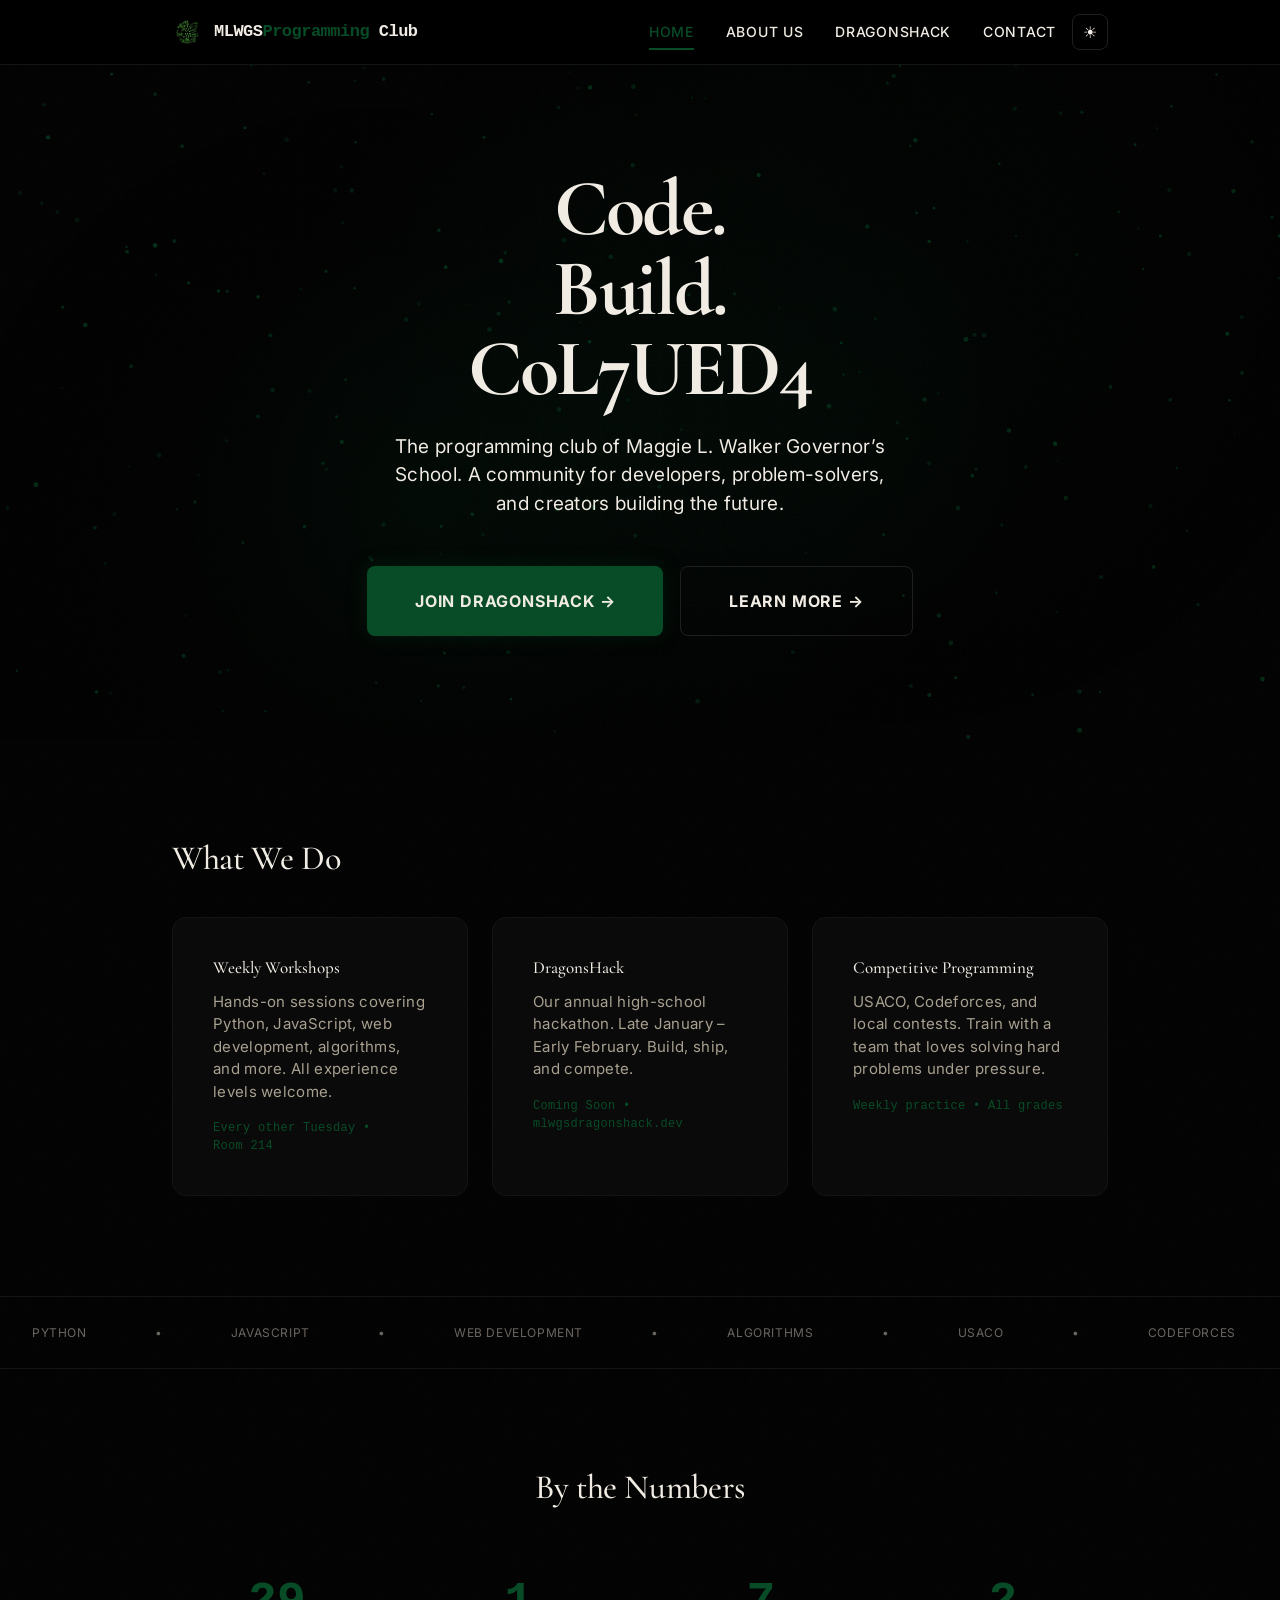
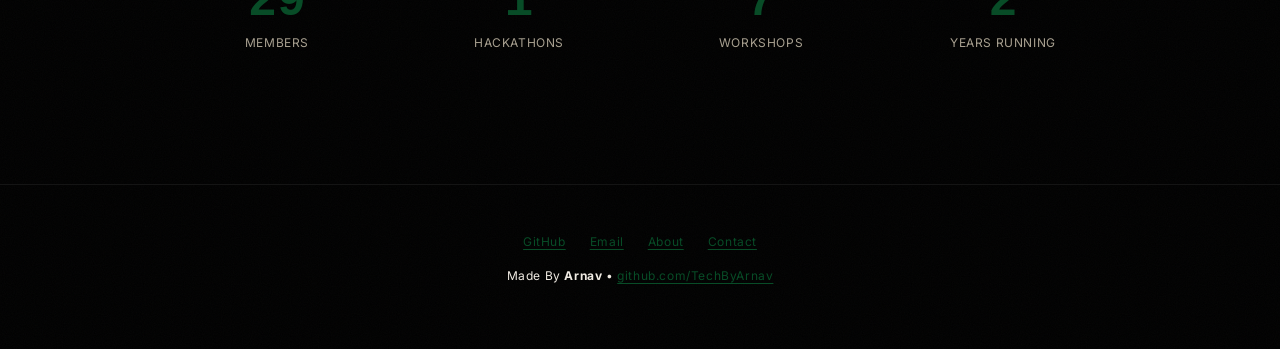
==== commit f53c7b76: "Light Theme Toggle" ====
--- a/index.html
+++ b/index.html
@@ -33,7 +33,7 @@
   <link href="https://fonts.googleapis.com/css2?family=Cormorant+Garamond:ital,wght@0,400;0,500;0,600;0,700;1,400&family=Inter:wght@400;500;600;700&display=swap" rel="stylesheet" />
 
   <!-- Stylesheet -->
-  <link rel="stylesheet" href="css/style.css?v=26" />
+  <link rel="stylesheet" href="css/style.css?v=29" />
 
   <!-- Structured Data -->
   <script type="application/ld+json">
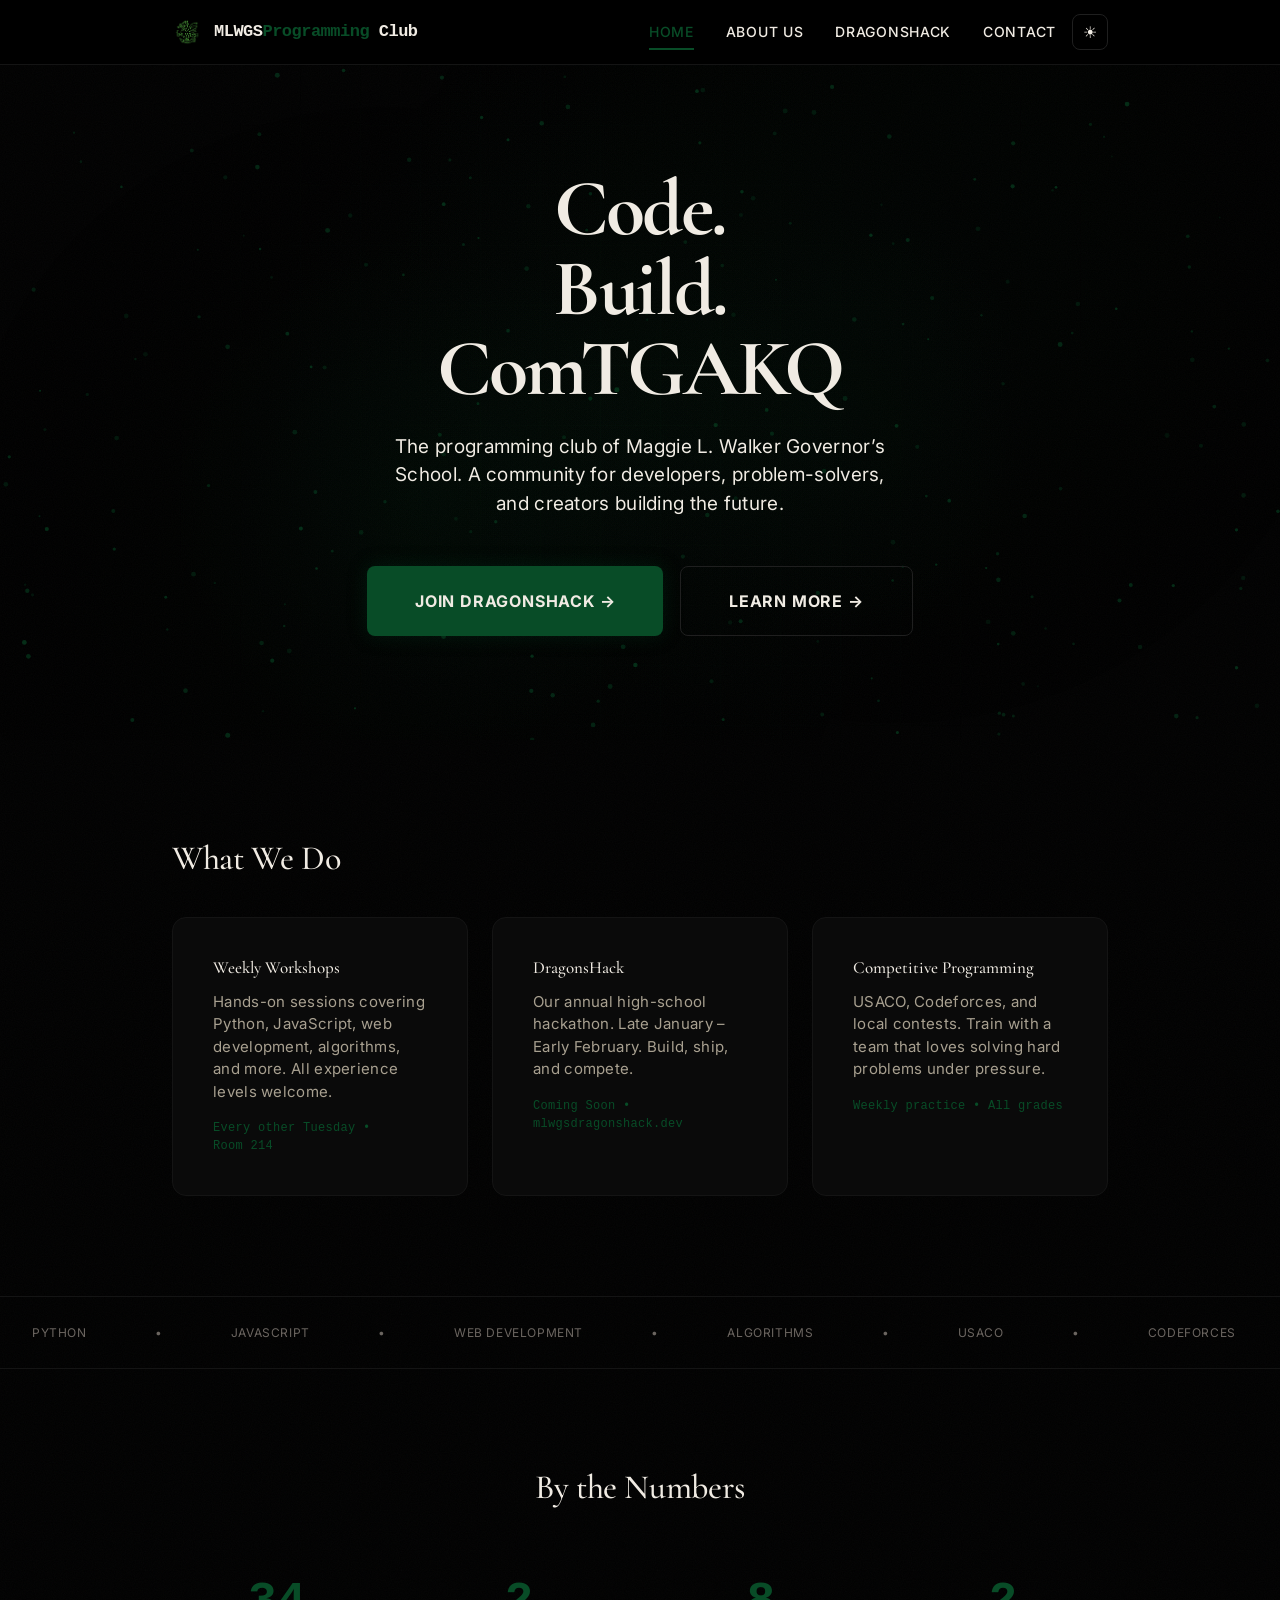
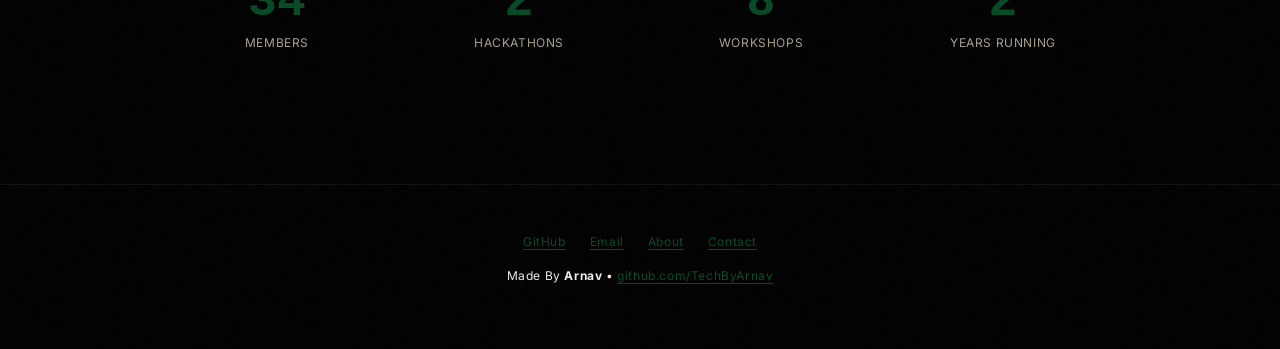
==== commit 62d3a1e0: "Compete and Subtitle Color Changes on Light Mode" ====
--- a/index.html
+++ b/index.html
@@ -33,7 +33,7 @@
   <link href="https://fonts.googleapis.com/css2?family=Cormorant+Garamond:ital,wght@0,400;0,500;0,600;0,700;1,400&family=Inter:wght@400;500;600;700&display=swap" rel="stylesheet" />
 
   <!-- Stylesheet -->
-  <link rel="stylesheet" href="css/style.css?v=29" />
+  <link rel="stylesheet" href="css/style.css?v=30" />
 
   <!-- Structured Data -->
   <script type="application/ld+json">
@@ -94,7 +94,7 @@
       </div>
       <div class="hero-content">
         <h1>Code.<br>Build.<br><span class="gradient-text">Compete.</span></h1>
-        <p style="color: var(--parchment);">The programming club of Maggie L. Walker Governor&rsquo;s School. A community for developers, problem-solvers, and creators building the future.</p>
+        <p style="color: var(--text);">The programming club of Maggie L. Walker Governor&rsquo;s School. A community for developers, problem-solvers, and creators building the future.</p>
         <div class="hero-actions">
           <a href="dragonshack.html" class="btn btn-primary">Join DragonsHack &rarr;</a>
           <a href="about.html" class="btn btn-outline">Learn More &rarr;</a>
--- a/css/style.css
+++ b/css/style.css
@@ -1602,6 +1602,13 @@
    ───────────────────────────────────────────────────────────────────────── */
 .hero h1 span.gradient-text {
   background: linear-gradient(135deg, var(--parchment) 0%, var(--green-light) 100%);
+  -webkit-background-clip: text;
+  -webkit-text-fill-color: transparent;
+  background-clip: text;
+}
+
+body.light .hero h1 span.gradient-text {
+  background: linear-gradient(135deg, var(--text) 0%, var(--green) 100%);
   -webkit-background-clip: text;
   -webkit-text-fill-color: transparent;
   background-clip: text;
